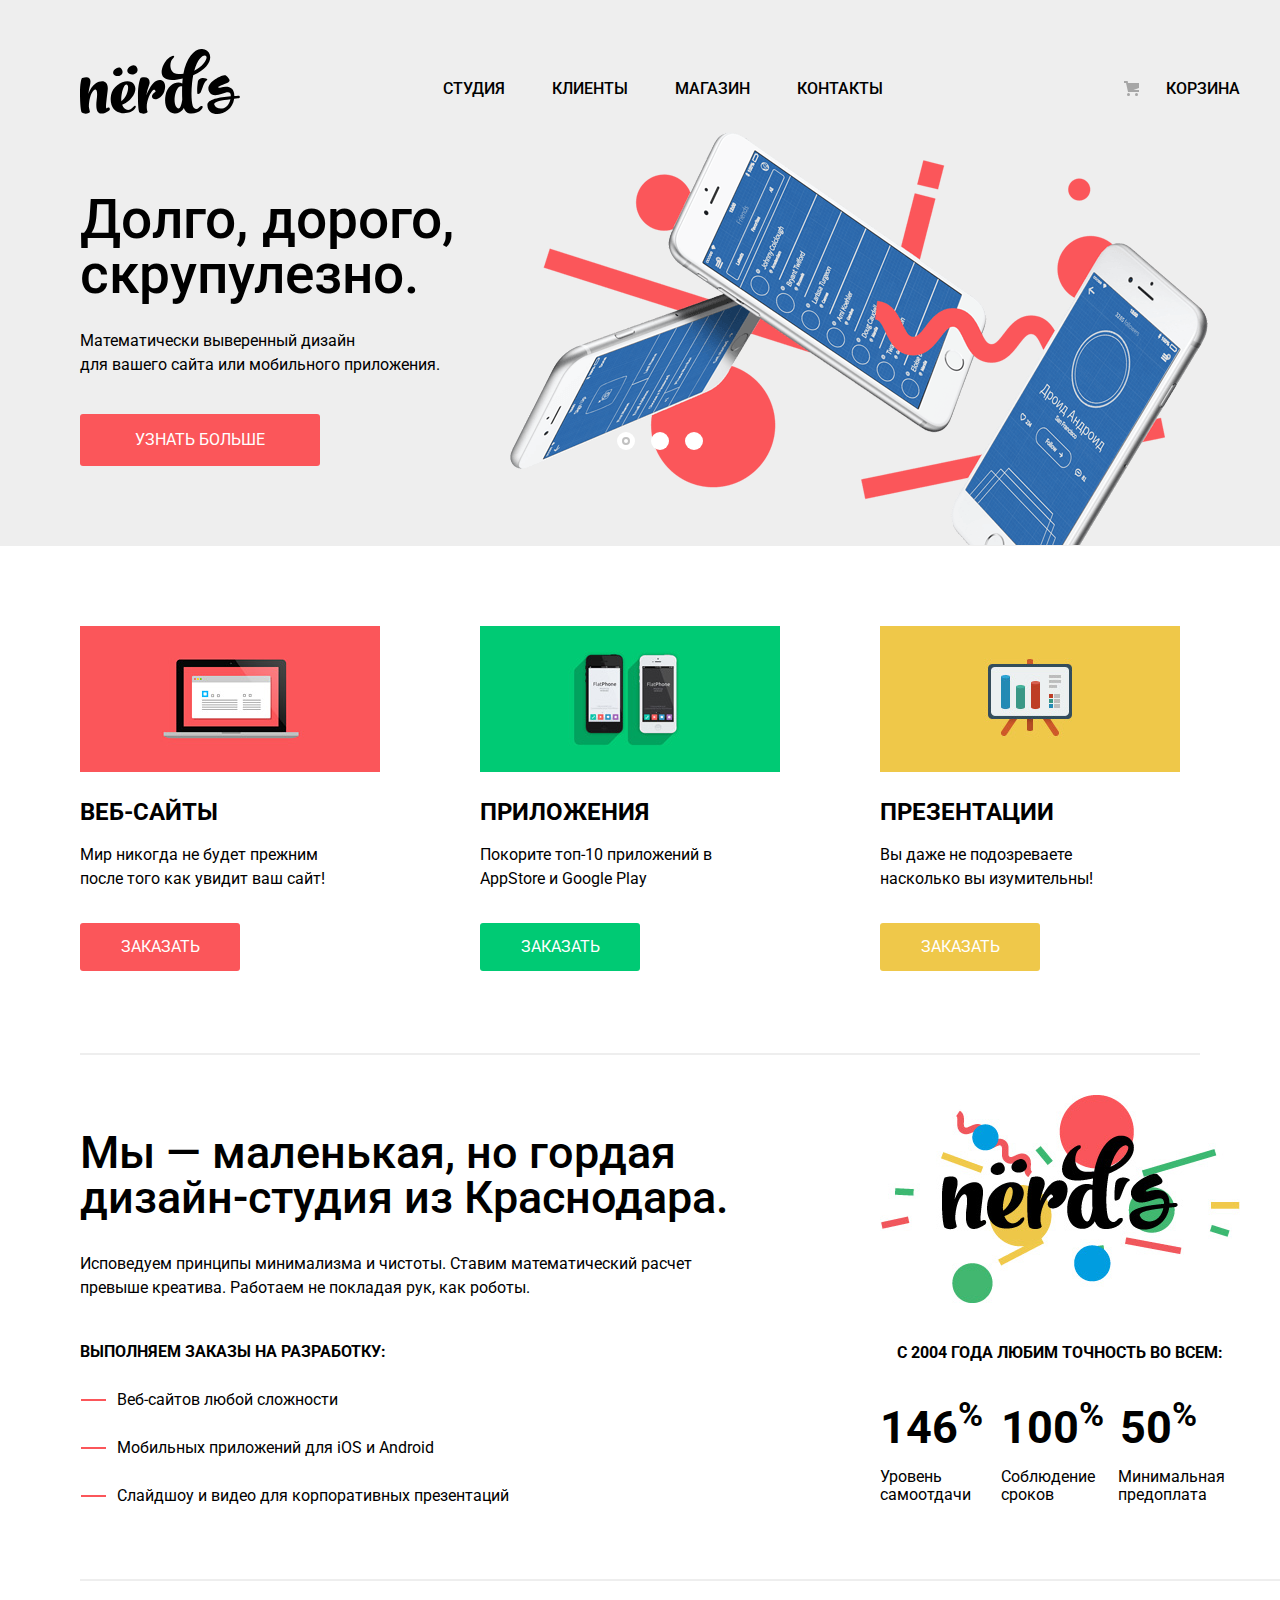
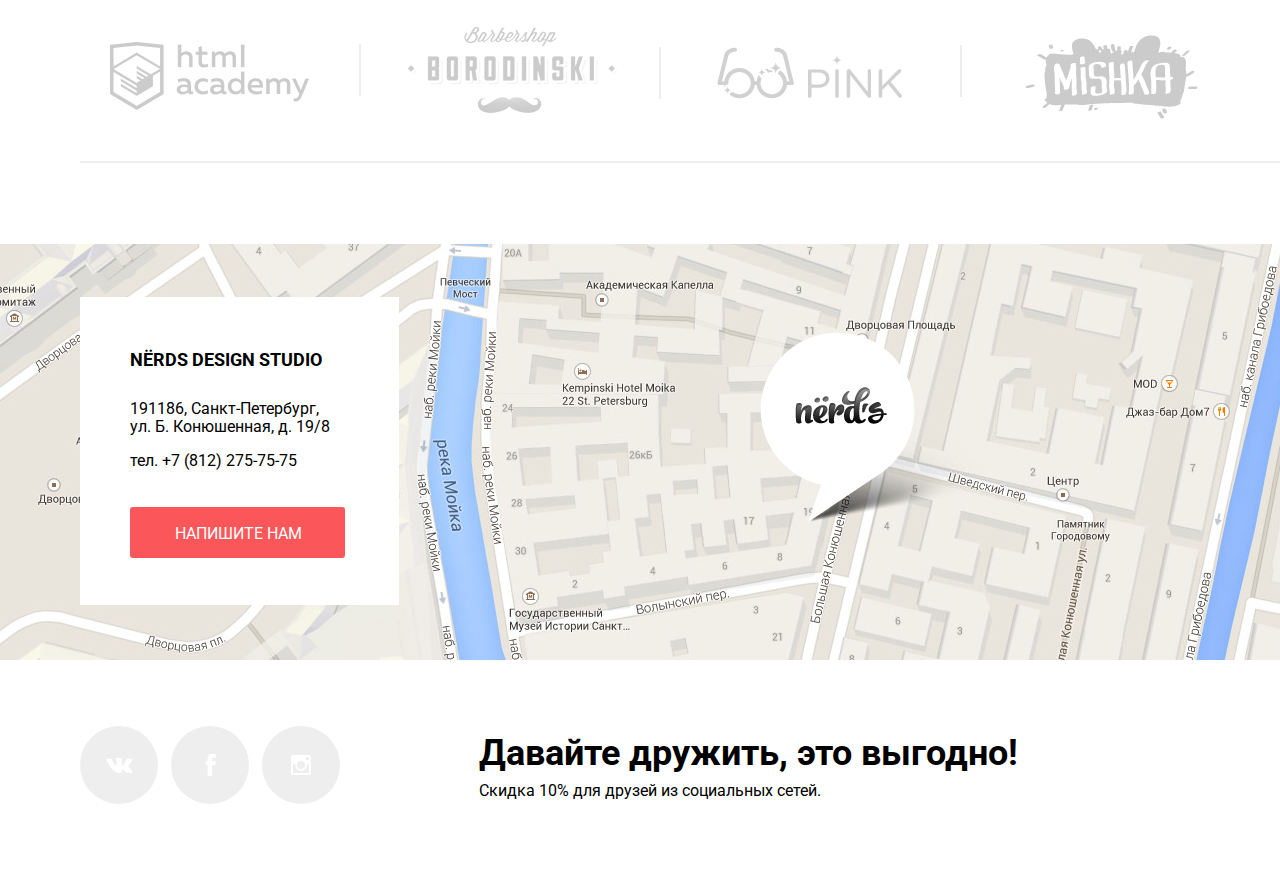
==== index.html @ b1b32e3a "исправление замечаний" ====
<!DOCTYPE html>
<html lang="ru">
	<head>
		<meta charset="utf-8">
		<title>HTML Academy: Нёрдс</title>
		<link href="https://fonts.googleapis.com/css?family=Roboto:400,500,700&amp;subset=cyrillic" rel="stylesheet">
		<link rel="stylesheet" href="css/normalize.css">
		<link rel="stylesheet" href="css/style.css">
	</head>
	<body>
		<header class="main-header">
			<div class="container">
				<nav class="main-navigation">
					<a class="main-header-logo">
						<img src="img/nerds-logo.svg" width="160" height="65" alt="Логотип дизайн-студии Нёрдс">
					</a>
					<ul class="site-navigation">
						<li><a href="workshop.html">Студия</a></li>
						<li><a href="customers.html">Клиенты</a></li>
						<li><a href="catalog.html">Магазин</a></li>
						<li><a href="contacts.html">Контакты</a></li>
					</ul>
					<p class="basket"><a href="basket.html">Корзина</a></p>
				</nav>
				<h1 class="visually-hidden">Дизайн-студия Нёрдс</h1>
		
				<section class="slider">
					<h2 class="visually-hidden">Преимущества</h2>
					<input class="visually-hidden" type="radio" id="product-1" name="toggle" checked>
					<input class="visually-hidden" type="radio" id="product-2" name="toggle">
					<input class="visually-hidden" type="radio" id="product-3" name="toggle">
					<div class="slider-controls">
						<label class="slider-controls-item slider-controls-item--1" for="product-1">Первый</label>
						<label class="slider-controls-item slider-controls-item--2" for="product-2">Второй</label>
						<label class="slider-controls-item slider-controls-item--3" for="product-3">Третий</label>
					</div>
					<ul class="slider-list">
						<li class="slider-item">
							<h3>Долго, дорого,<br> скрупулезно.</h3>
							<p>Математически выверенный дизайн<br> для вашего сайта или мобильного приложения.</p>
							<a class="slider-item-button button" href="#">Узнать больше</a>
						</li>
						<li class="slider-item">
							<h3>Любим математику как никто другой</h3>
							<p>Никакого креатива, только математические формулы для расчета идеальных пропорций.</p>
							<a class="slider-item-button button" href="#">Узнать больше</a>
						</li>
						<li class="slider-item">
							<h3>Только ночь,<br> только хардкор</h3>
							<p>Работать днем, как все? Мы против этого.<br> Ближе к полуночи работа только начинается.</p>
							<a class="slider-item-button button" href="#">Узнать больше</a>
						</li>
					</ul>
				</section>
			</div>
		</header>
	  
		<main class="container">
			<section class="products">
				<h2 class="visually-hidden">Продукты дизайн-студии Нёрдс</h2>
				<ul class="product-list">
					<li class="web-sites">
						<img src="img/illustration-1.png" width="300" height="146" alt="Изображение Веб-сайты">
						<h3>Веб-сайты</h3>
						<p>Мир никогда не будет прежним после того как увидит ваш сайт!</p>
						<a class="button button-products" href="web-sites.html">Заказать</a>
					</li>
					<li class="applications">
						<img src="img/illustration-2.png" width="300" height="146" alt="Изображение Приложения">
						<h3>Приложения</h3>
						<p>Покорите топ-10 приложений в AppStore и Google Play</p>
						<a class="button button-products" href="applications.html">Заказать</a>
					</li>
					<li class="presentations">
						<img src="img/illustration-3.png" width="300" height="146" alt="Изображение Презентации">
						<h3>Презентации</h3>
						<p>Вы даже не подозреваете насколько вы изумительны!</p>
						<a class="button button-products" href="presentations.html">Заказать</a>
					</li>
				</ul>
			</section>

			<div class="index-columns">
				<section class="about-us">
					<p>Мы &#8212; маленькая, но гордая дизайн-студия из Краснодара.</p>
					<p>Исповедуем принципы минимализма и чистоты. Ставим математический расчет превыше креатива. Работаем не покладая рук, как роботы.</p>
					<h3>Выполняем заказы на разработку:</h3>
					<ul class="about-us-products">
						<li>Веб-сайтов любой сложности</li>
						<li>Мобильных приложений для iOS и Android</li>
						<li>Слайдшоу и видео для корпоративных презентаций</li>
					</ul>
				</section>

				<section class="exactness">
					<img src="img/nerds-illustration.png" width="360" height="208" alt="Логотип дизайн-студии Нёрдс">
					<p>С 2004 года любим точность во всем:</p>
						<ul class="numbers-about-us">
							<li>146<sup>%</sup></li>
							<li>100<sup>%</sup></li>
							<li>50<sup>%</sup></li>
						</ul>
						<ul class="numbers-item">
							<li>Уровень самоотдачи</li>
							<li>Соблюдение сроков</li>
							<li>Минимальная предоплата</li>
						</ul>
				</section>
			</div>

			<section class="partners">
				<ul class="partners-logo">
					<li>
						<a href="https://htmlacademy.ru/intensive/htmlcss">
							<img src="img/logo-1.png" width="199" height="68" alt="htmlacademy">
						</a>
					</li>
					<li>
						<a href="#">
							<img src="img/logo-2.png" width="209" height="90" alt="borodinski">
						</a>
					</li>
					<li>
						<a href="#">
							<img src="img/logo-3.png" width="185" height="52" alt="pink">
						</a>
					</li>
					<li>
						<a href="#">
							<img src="img/logo-4.png" width="173" height="84" alt="mishka">
						</a>
					</li>
				</ul>
			</section>

			<section class="map">
				<img src="img/map.jpg" width="1440" height="416" alt="Дизайн-студия Нёрдс, 191186, Санкт-Петербург, ул. Б. Конюшенная, д. 19/8">
				<section class="contacts">
					<div class="contacts-container">
						<h3>Nёrds design studio</h3>
						<p>
							191186, Санкт-Петербург,<br>
							ул. Б. Конюшенная, д. 19/8
						</p>
						<p>
							тел. +7 (812) 275-75-75
						</p>
						<a class="button write-us-button"  href="#">Напишите нам</a>
					</div>

				</section>
			</section>
		</main>


		<footer class="main-footer">
			<div class="container">
				<ul class="footer-social">
					<li><a class="social-button vk" href="#"><span class="visually-hidden">Вконтакте</span>
						<svg xmlns="http://www.w3.org/2000/svg" width="27" height="15" viewBox="0 0 26.14 14.91">
							<path d="M26 13.47l-.09-.17a13.55 13.55 0 0 0-2.6-3q-.87-.83-1.1-1.12A1 1 0 0 1 22 8a10.27 10.27 0 0 1 1.22-1.78l.88-1.16q2.35-3.13 2-4L26 .94a.8.8 0 0 0-.4-.22 2.14 2.14 0 0 0-.87 0h-3.92a.51.51 0 0 0-.27 0h-.3a.6.6 0 0 0-.15.14.93.93 0 0 0-.14.24 22.22 22.22 0 0 1-1.46 3.06q-.5.84-.93 1.46a7 7 0 0 1-.71.91 4.94 4.94 0 0 1-.52.47q-.23.18-.35.15l-.23-.05a.9.9 0 0 1-.31-.33 1.49 1.49 0 0 1-.16-.53v-.55-.65-.57-1.12-1-.75a3.14 3.14 0 0 0 0-.62 2.12 2.12 0 0 0-.14-.44.73.73 0 0 0-.28-.33 1.57 1.57 0 0 0-.46-.18A9 9 0 0 0 12.57 0a8.93 8.93 0 0 0-3.25.33 1.83 1.83 0 0 0-.52.41q-.25.3-.07.33a1.67 1.67 0 0 1 1.16.59l.08.16a2.6 2.6 0 0 1 .19.63 6.32 6.32 0 0 1 .12 1 10.59 10.59 0 0 1 0 1.7q-.07.71-.13 1.1a2.21 2.21 0 0 1-.18.64 2.69 2.69 0 0 1-.16.3l-.07.07a1 1 0 0 1-.37.07.86.86 0 0 1-.46-.19 3.27 3.27 0 0 1-.56-.52 7 7 0 0 1-.66-.93q-.37-.6-.76-1.42l-.22-.39q-.2-.38-.56-1.11t-.62-1.43A.9.9 0 0 0 5.2.9h-.07a.93.93 0 0 0-.22-.16A1.44 1.44 0 0 0 4.6.65L.87.68A1 1 0 0 0 .1.94L0 1a.44.44 0 0 0 0 .22 1.08 1.08 0 0 0 .08.37Q.9 3.53 1.86 5.31t1.66 2.87Q4.23 9.27 5 10.24t1 1.24l.37.41.34.33a8.06 8.06 0 0 0 1 .78 16.34 16.34 0 0 0 1.4.9 7.6 7.6 0 0 0 1.79.72 6.19 6.19 0 0 0 2 .22h1.57a1.08 1.08 0 0 0 .72-.3l.05-.07a.9.9 0 0 0 .1-.25 1.38 1.38 0 0 0 0-.37 4.48 4.48 0 0 1 .09-1.05 2.77 2.77 0 0 1 .23-.71 1.74 1.74 0 0 1 .29-.4 1.19 1.19 0 0 1 .23-.2h.11a.86.86 0 0 1 .77.21 4.52 4.52 0 0 1 .83.79q.39.47.93 1.05a6.41 6.41 0 0 0 1 .87l.27.16a3.31 3.31 0 0 0 .71.3 1.53 1.53 0 0 0 .76.07l3.48-.05a1.58 1.58 0 0 0 .8-.17.68.68 0 0 0 .34-.37 1.06 1.06 0 0 0 0-.46 1.71 1.71 0 0 0-.1-.36z" fill="#fff">
							</path>
						</svg></a></li>
					<li><a class="social-button fb" href="#"><span class="visually-hidden">Фейсбук</span>
						<svg xmlns="http://www.w3.org/2000/svg" width="19" height="22" viewBox="0 0 10.15 21.74">
							<path d="M3.34 1.12A4.77 4.77 0 0 1 6.53 0h3.61v3.81H7.81a1.07 1.07 0 0 0-1.09.83v2.55h3.42c-.08 1.23-.24 2.45-.41 3.67h-3v10.87H2.21V10.86H0V7.21h2.19V3.66a3.83 3.83 0 0 1 1.15-2.54z" fill="#fff">
							</path>
						</svg></a></li>
					<li><a class="social-button insta" href="#"><span class="visually-hidden">Инстаграм</span>
						<svg xmlns="http://www.w3.org/2000/svg" width="20" height="20" viewBox="0 0 20 20">
							<path d="M18 0H2a2 2 0 0 0-2 2v16a2 2 0 0 0 2 2h16a2 2 0 0 0 2-2V2a2 2 0 0 0-2-2zm-8 6a4 4 0 1 1-4 4 4 4 0 0 1 4-4zM2.5 18a.47.47 0 0 1-.5-.5V9h2.1a3.4 3.4 0 0 0-.1 1 6 6 0 1 0 12 0 3.4 3.4 0 0 0-.1-1H18v8.5a.47.47 0 0 1-.5.5zM18 4.5a.47.47 0 0 1-.5.5h-2a.47.47 0 0 1-.5-.5v-2a.47.47 0 0 1 .5-.5h2a.47.47 0 0 1 .5.5z" fill="#fff">
							</path>
						</svg></a></li>
				</ul>
				<div class="discont">
					<p>Давайте дружить, это выгодно!</p>
					<p>Скидка 10% для друзей из социальных сетей.</p>
				</div>
			</div>
		</footer>

			<section class="modal modal-write-us">
				<div class="modal-wrapper">
					<h2>Напишите нам:</h2>
					<form class="write-us-form" action="#" method="post">
						<p class="write-us-item">
							<label for="write-us-name">Ваше имя:</label>
							<input id="write-us-name" type="text" name="name" placeholder="Представтесь, пожалуйста">
						</p>
						<p class="write-us-item">
							<label for="write-us-mail">Ваш e-mail:</label>
							<input id="write-us-mail" type="email" name="email" placeholder="Для отправки ответа">
						</p>
						<p>
							<label for="text-of-letter">Текст письма:</label>
							<textarea id="text-of-letter" name="letter" rows="5" cols="20" placeholder="В свободной форме"></textarea>
						</p>
						<button class="button button-write-us" type="submit">Отправить</button>
					</form>
					<button class="modal-close" type="button">Закрыть</button>
				</div>
			</section>
	</body>
</html>
---- css/style.css ----
body {
	margin: 0;
	padding: 0;
	font-family: "Roboto", Arial, sans-serif;
	font-size: 16px;
	line-height: 24px;
	font-weight: 400;
	min-width: 1200px;
	color: #000000;
}
.visually-hidden:not(:focus):not(:active),
input[type="checkbox"].visually-hidden,
input[type="radio"].visually-hidden {
	position: absolute;

	width: 1px;
	height: 1px;
	margin: -1px;
	border: 0;
	padding: 0;

	white-space: nowrap;

	-webkit-clip-path: inset(100%);

		clip-path: inset(100%);
	clip: rect(0 0 0 0);
	overflow: hidden;
}
img {
	max-width: 100%;
	height: auto;
}
a {
	text-decoration: none;
}
.main-header {
	background-color: #eeeeee;
	min-height: 545px;
	margin-bottom: 80px;
	width: 100%;

}
.main-header-logo {
	margin: 0;
	padding: 0;
}
.main-header-logo img:hover {
	opacity: 0.8;
}
.main-header-logo img:active {
	opacity: 0.3;
}
.container {
	-webkit-box-sizing: border-box;
		box-sizing: border-box;
	width: 1160px;
	margin: 0 auto;
	padding: 0 20px;
}
.main-navigation {
	display: -webkit-box;
	display: -ms-flexbox;
	display: flex;
	-webkit-box-pack: justify;
	-ms-flex-pack: justify;
 		justify-content: space-between;
 	width: 1160px;
	padding-top: 49px;
	font-weight: 500;
	line-height: 30px;
	text-transform: uppercase;
	background-color: #eeeeee;
	margin-bottom: -10px;
}
.site-navigation {
	display: -webkit-box;
	display: -ms-flexbox;
	display: flex;
	-ms-flex-wrap: wrap;
		flex-wrap: wrap;
	-webkit-box-pack: justify;
	-ms-flex-pack: justify;
 		justify-content: space-between;
	-webkit-box-align: center;
	-ms-flex-align: center;
 		align-items: center;
	list-style: none;
	width: 440px;
	margin: 0;
	padding: 0;
	padding-top: 4px;
}
.basket {
	position: relative;
	text-align: right;
	-ms-flex-item-align: center;
		align-self: center;
	padding-top: 4px;
	padding-left: 42px;
	margin-left: 39px;
}
.product-list,
.about-us-products,
.partners-logo,
.catalog-list,
.footer-social {
	list-style: none;
}
.site-navigation a,
.basket a {
	position: relative;
	color: #000000;
}
.site-navigation a:hover,
.basket a:hover {
	color: #fb565a;
}
.site-navigation a:focus,
.basket a:focus {
	color: rgba(0, 0, 0, 0.3);
}
.site-navigation a::after{
	content: "";
	position: absolute;
	width: 100%;
	height: 2px;
	background-color: #eeeeee;
	top: 29px;
	right: 0px;
}
.basket::after:active {
	content: "";
	position: absolute;
	width: 100%;
	height: 2px;
	background-color: red;
	top: 39px;
	right: 0px;
}
.site-navigation a::after:active,
.basket a::after:active {
	background-color: #fb565a;
}
.site-navigation-current a::after {
	content: "";
	position: absolute;
	width: 100%;
	height: 2px;
	background-color: #fb565a;
	top: 29px;
	right: 0px;
}
.basket::before {
	content: "";
	position: absolute;
	width: 17px;
	height: 17px;
	top: 11px;
	left: 0px;
	background-image: url("../img/cart-icon.svg");
	background-repeat: no-repeat;
	background-position: 0 0;
}
.inner-page .main-header {
	min-height: 355px;
	margin-bottom: 57px;
}
.main-header h1 {
	font-size: 55px;
	line-height: 55px;
	font-weight: 500;
	text-align: center;
	width: 1160px;
}
.main-navigation-catalog {
	margin-bottom: 69px;
}
.slider {
	position: relative;
	background-color: #eeeeee;
	width: 1160px;
}
.slider-controls {
	position: absolute;
	left: 50%;
	bottom: 104px;
	z-index: 100;
	width: 160px;
	height: 18px;
	text-align: center;
	font-size: 0;
	-webkit-transform: translateX(-50%);
	-ms-transform: translateX(-50%);
		transform: translateX(-50%);
}
.slider-controls label {
	position: relative;
	display: inline-block;
	width: 18px;
	height: 18px;
	padding: 8px;
	border-radius: 50%;
	cursor: pointer;
}
.slider-controls label::after {
	content: "";
	position: absolute;
	top: 8px;
	left: 8px;
	z-index: 1;
	width: 18px;
	height: 18px;
	background: #ffffff;
	border-radius: 50%;
}
.slider-list {
	margin: 0;
	padding: 0;
	list-style: none;
}
.slider-item {
	display: none;
	padding: 78px 0 80px 0;
}
.slider-item:nth-child(1) {
	background-image: url("../img/slide1.png");
	background-repeat: no-repeat;
	background-position: 93% 18px;
}
.slider-item:nth-child(2) {
	background-image: url("../img/slide2.png");
	background-repeat: no-repeat;
	background-position: 100% 0;
}
.slider-item:nth-child(3) {
	background-image: url("../img/slide3.png");
	background-repeat: no-repeat;
	background-position: 100% 20px;
}
#product-1:checked ~ .slider-list .slider-item:nth-child(1) {
	display: block;
}
#product-2:checked ~ .slider-list .slider-item:nth-child(2) {
	display: block;
}
#product-3:checked ~ .slider-list .slider-item:nth-child(3) {
	display: block;
}
#product-1:checked ~ .slider-controls .slider-controls-item--1::before,
#product-2:checked ~ .slider-controls .slider-controls-item--2::before,
#product-3:checked ~ .slider-controls .slider-controls-item--3::before {
	content: "";
	position: absolute;
	left: 50%;
	top: 50%;
	z-index: 2;
	width: 4px;
	height: 4px;
	margin: -4px;
	background-color: inherit;
	border: 2px solid #c1c1c1;
	border-radius: 50%;
}
.slider-item h3 {
	max-width: 600px;
	margin: 0;
	margin-bottom: 27px;
	font-size: 55px;
	line-height: 55px;
	font-weight: 500;
}
.slider-item p {
	max-width: 430px;
	margin: 0;
	margin-bottom: 37px;
}
.slider-item-button {
	display: block;
	width: 240px;
	padding: 17px 0;
	background-color: #fb565a;
}  
.button {
	font-size: 16px;
	line-height: 18px;
	color: #ffffff;
	text-transform: uppercase;
	text-align: center;
	text-decoration: none;
	border-radius: 3px;
	border: none;
}
.slider-item-button:hover,
.slider-item-button:focus {
	background-color: #e74246;
}
.slider-item-button:active {
	background-color: #d7373b;
	color: rgba(255, 255, 255, 0.3);
	-webkit-box-shadow: 0 3px rgba(0, 0, 0, 0.1) inset;
		box-shadow: 0 3px rgba(0, 0, 0, 0.1) inset;
}
.products {
	position: relative;
	margin-bottom: 80px;
}
.product-list {
	display: -webkit-box;
	display: -ms-flexbox;
	display: flex;
	width: 1100px;
	min-height: 347px;
	margin: 0;
	padding: 0;
}
.product-list li {
	width: 300px;
	min-height: 347px;
	margin-right: 100px;
}
.product-list li:last-child {
	margin-right: 0;
}
.product-list img {
	margin-bottom: -6px;
}
.product-list h3 {
	font-size: 24px;
	line-height: 30px;
	font-weight: 700;
	text-transform: uppercase;
	margin-bottom: 10px;
}
.product-list p {
	margin-bottom: 32px;
	width:245px;
}
.product-list .button-products {
	display: block;
	width: 160px;
	padding: 15px 0;
}
.web-sites a {
	background-color: #fb565a;
}
.web-sites a:hover {
	background-color: #e74246;
}
.web-sites a:active {
	background-color: #d7373b;
	color: rgba(255, 255, 255, 0.3);
	-webkit-box-shadow: inset 0 3px #c13135;
		box-shadow: inset 0 3px #c13135;
}
.applications a {
	background-color: #00ca74;
}
.applications a:hover {
	background-color: #00bc6c;
}
.applications a:active {
	background-color: #00aa62;
	color: rgba(255, 255, 255, 0.3);
	-webkit-box-shadow: inset 0 3px #009958;
		box-shadow: inset 0 3px #009958;
}
.presentations a {
	background-color: #efc84a;
}
.presentations a:hover {
	background-color: #eab534;
}
.presentations a:active {
	background-color: #e5a722;
	color: rgba(255, 255, 255, 0.3);
	-webkit-box-shadow: inset 0 3px #ce961f;
		box-shadow: inset 0 3px #ce961f;
}
.products::after {
	content: "";
	position: absolute;
	width: 100%;
	height: 2px;
	background-color: #eeeeee;
	bottom: -82px;
}
.index-columns {
	display: -webkit-box;
	display: -ms-flexbox;
	display: flex;
	-webkit-box-pack: justify;
	-ms-flex-pack: justify;
		justify-content: space-between;
	margin: 0;
	margin-bottom: 110px; 
	padding-top: 37px;
	width: 1160px;
}
.about-us {
	width: 710px;
	min-height: 400px;
	margin: 0;
	margin-right: 139px;
	padding-top: 40px; 
}
.about-us-products {
	margin: 0;
	padding: 0;
}
.about-us p:first-child {
	font-size: 45px;
	line-height: 45px;
	font-weight: 500;
	margin: 0;
	padding: 0;
	margin-bottom: 32px;

}
.about-us p:nth-child(2) {
	margin: 0;
	padding: 0;
	margin-bottom: 40px;
	font-weight: 400;
}
.about-us h3 {
	font-size: 16px;
	font-weight: 700;
	text-transform: uppercase;
	margin: 0;
	padding: 0;
	margin-bottom: 24px;
}
.about-us-products li {
	position: relative;
	margin-bottom: 24px;
	margin-left: 37px; 
}
.about-us-products li::before {
	content: "";
	position: absolute;
	width: 25px;
	height: 2px;
	background-color: #fb565a;
	left: -36px;
	top: 11px;
}

.exactness {
	width: 360px;
	margin: 0;
	padding: 0;
	padding-top: 5px;
}
.exactness img {
	margin-bottom: 15px;
}
.exactness p {
	font-weight: 700;
	text-transform: uppercase;
	margin-bottom: 40px;
	padding-left: 17px;
}
.exactness ul {
	margin: 0;
	padding: 0;
	list-style: none;
	display: -webkit-box;
	display: -ms-flexbox;
	display: flex;
	width: 360px;
	-webkit-box-pack: start;
	-ms-flex-pack: start;
		justify-content: flex-start;
	line-height: 18px;
}
.exactness .numbers-about-us {
	font-size: 45px;
	line-height: 45px;
	font-weight: 700;
	margin-bottom: 18px;
}
.numbers-about-us li {
	margin-right: 18px;
}
.numbers-about-us li:nth-child(2) {
	margin-right: 16px;
}
.numbers-item li {
	margin-right: 30px;
}
.numbers-item li:nth-child(2) {
	margin-right: 23px;
}
.partners {
	width: 1200px;
	position: relative;
	margin-bottom: 17px;
}
.partners::before,
.partners::after {
	content: "";
	position: absolute;
	width: 100%;
	height: 2px;
	background-color: #eeeeee;
}
.partners::before {
	top: -63px;
	left: 0;
}
.partners::after {
	top: 119px;
	left: 0;
}
.partners-logo {
	display: -webkit-box;
	display: -ms-flexbox;
	display: flex;
	margin: 0;
	padding: 0;
	-webkit-box-pack: justify;
	-ms-flex-pack: justify;
		justify-content: space-between;
}
.partners-logo li {
	position: relative;
	width: 260px;
	min-height: 180px;
}

.partners-logo li:first-child { 
	margin-left: 30px;
	margin-right: -10px;
}

.partners-logo li:nth-child(2) {
	margin-top: -15px;
	margin-right: 0px;
}
.partners-logo li:nth-child(3) {
	margin-top: 5px;
}
.partners-logo li:nth-child(4) {
	margin-top: -7px;
	margin-right: -5px;
}
.partners-logo li::after {
	content: "";
	position: absolute;
	width: 2px;
	height: 52px;
	background-color: #eeeeee;
	top: 17px;
	left: -49px;
}
.partners-logo li:first-child::after {
	display: none;
}
.partners-logo li:nth-child(3)::after{
	top: 0px;
	left: -58px;
}
.partners-logo li:nth-child(4)::after{
	top: 10px;
	left: -65px;
}
.partners-logo img {
	opacity: 0.2;
}
.partners-logo img:hover {
	opacity: 1;
}
.partners-logo img:active {
	opacity: 0.1;
}
.map {
	width: 1440px;
	min-height: 416px;
	position: relative;
	right: 140px;
}
.map::before {
	content: ""; 
	position: absolute;
	width: 231px;
	height: 190px;
	background-image: url("../img/map-marker.png");
	background-repeat: no-repeat;
	background-position: 50% 50%;
	z-index: 2;
	top: 88px;
	left: 820px;
}
.contacts {
	width: 319px;
	min-height: 308px;
	position: absolute;
	background-color: #ffffff;
	top:53px;
	left:140px;
	-webkit-box-sizing: border-box;
		box-sizing: border-box;
}
.contacts-container{
	margin-left: 50px;
}
.contacts-container h3 {
	font-size: 18px;
	line-height: 30px;
	font-weight: 700;
	text-transform: uppercase;
	padding-top: 30px;
	margin-bottom: 25px;
}
.contacts-container p {
	line-height: 18px;
}
.contacts-container .write-us-button {
	display: inline-block;
	background-color: #fb565a;
	padding: 18px 43px 15px 45px;
	margin-top: 21px;
}
.main-footer {
	margin: 0;
	min-height: 177px;
	padding-top: 32px;
}
.main-footer .container {
	display: -webkit-box;
	display: -ms-flexbox;
	display: flex;
	-webkit-box-align: center;
	-ms-flex-align: center;
		align-items: center;
	margin: 0 auto;
	padding: 0 auto;
 }
.footer-social {
	display: -webkit-box;
	display: -ms-flexbox;
	display: flex;
	-ms-flex-wrap: wrap;
		flex-wrap: wrap;
	-webkit-box-pack: justify;
		-ms-flex-pack: justify;
		justify-content: space-between;
	margin: 0;
	margin-right: 139px;
	padding: 0;
	padding-top: 15px;
	width: 260px;
}
.social-button {
	display: -webkit-box;
	display: -ms-flexbox;
	display: flex;
	-webkit-box-align: center;
	-ms-flex-align: center;
		align-items: center;
	-webkit-box-pack: center;
	-ms-flex-pack: center;
		justify-content: center;
	width: 78px;
	height: 78px;
	border-radius: 50%;
	background-color: #eeeeee;
}
.social-button:hover {
	background-color: #e74246;
}
.social-button:focus {
	background-color: #d7373b;
	-webkit-box-shadow: inset 0px 3px 2px 0 #c13135;
		box-shadow: inset 0px 3px 2px 0 #c13135;
}
.social-button:focus path {
	fill: #e37376;
}
.discont {
	width: 545px;
}
.discont p:first-child {
	font-size: 36px;
	line-height: 36px;
	font-weight: 700;
}
.discont p:last-child {
	line-height: 18px;
	margin-top: -25px;
}
.filters {
	width: 360px;
}
.filters fieldset {
	border: none;
	padding: 0;
	margin: 0;
  
}
.filters legend {
	font-size: 18px;
	line-height: 30px;
	font-weight: 700;
	text-transform: uppercase;
}
.range-filter {
	width: 260px;
}
.range-filter legend {
	margin-bottom: 45px;
}
.range-controls {
	position: relative;
	height: 80px;
	margin-bottom: 14px;
	padding: 0 30px;
	background: #eeeeee;
	overflow: hidden;
	border-radius: 2px;
}
.scale {
	margin-top: 39px;
	height: 2px;
	background: #d7dcde;
}
.bar {
	height: 2px;
	background: #00ca74;
	width: 150px;
} 
.toggle {
	position: absolute;
	top: 30px;
	left: 19px;
	width: 4px;
	height: 4px;
	border: 8px solid white;
	background: #ababab;
	cursor: pointer;
	border-radius: 50%;
	-webkit-box-shadow: 0 2px 1px #cfcfcf;
		box-shadow: 0 2px 1px #cfcfcf;
}
.max-toggle {
	left: 161px;
}
.price-controls {
	line-height: 22px;
	text-transform: uppercase;
} 
.price-controls input {
	color: #283136;
	font-size: 16px;
	line-height: 22px;
	width: 48px;
	padding: 8px 14px 9px 15px;
	margin-left: 10px;
	border: none;
	background: #eeeeee;
	text-align: center;
	border-radius: 2px;
	margin-bottom: 53px;
}
.min-price {
	margin-right: 29px;
}
.net-filter legend,
.features-filter legend {
	margin-bottom: 16px;
}
.filters ul {
	list-style: none;
	line-height: 20px;
	padding: 0;
	margin: 0;
}
.filter-option {
	padding-left: 35px;
}
.filter-option {
	margin-bottom: 21px;
}
.filter-option-radio:last-child {
	margin-bottom: 44px;
}
.filter-option-checkbox:last-child {
	margin-bottom: 46px;
}
.filter-option label {
	position: relative;
	display: block;
	cursor: pointer;
	-webkit-user-select: none;
	-moz-user-select: none;
	-ms-user-select: none;
		user-select: none;
}
.filter-input + label {
	color: #283136;
}
.filter-input-radio:hover + label,
.filter-input-radio:focus + label {
	color:#000000;
}
.filter-input:disabled + label {
	opacity: 0.3;
}
.filter-option-checkbox label::before {
	content: "";
	position: absolute;
	left: -34px;
	top: 0 px;
	width: 19px;
	height: 19px;
	border: 2px solid #4d4d4d;
	border-radius: 5px;
	opacity: 0.4;
}
.filter-input-checkbox:checked ~ label::before {
	width: 25px;
	height: 25px;
	border:none;
	background-image: url("../img/checkbox-on.svg");
	background-repeat: no-repeat;
	background-position: 0 0;
	opacity: 0.4;
}
.filter-input-checkbox:hover ~ label::before {
	opacity: 1;
}
.filter-input-checkbox:disabled ~ label::before {
	opacity: 0.3;
}
.filter-option-radio label::before {
	content: "";
	position: absolute;
	left: -34px;
	top: -2px;
	width: 17px;
	height: 17px;
	border: 4px solid #4d4d4d;
	border-radius: 50%;
	opacity: 0.4;
}
.filter-option-radio label::after {
	content: "";
	position: absolute;
	left: -26px;
	top: 6px;
	width: 9px;
	height: 9px;
	border-radius: 50%;
	background-color: #4d4d4d;
	opacity: 0.4;
	-webkit-transform: scale(0);
		-ms-transform: scale(0);
			transform: scale(0);
}
.filter-input-radio:checked ~ label::after {
	-webkit-transform: scale(1);
		-ms-transform: scale(1);
			transform: scale(1);
}
.filter-input-radio:hover ~ label::before,
.filter-input-radio:hover ~ label::after {
	opacity: 1;
}
.filter-input-radio:disabled ~ label::before,
.filter-input-radio:disabled ~ label::after {
	opacity: 0.3;
}
.filter-button {
	line-height: 18px;
	font-weight: 500;
	text-transform: uppercase;
	background-color: #eeeeee;
	color: #000000;
	border: none;
	padding: 16px 86px 16px 88px;
}
.filter-button:hover {
	background-color: #dfdfdf;
}
.filter-button:active {
	background-color: #dfdfdf;
	color: rgba(0, 0, 0, 0.3);
	-webkit-box-shadow: inset 0 3px #bfbfbf;
			box-shadow: inset 0 3px #bfbfbf;
}
.sort {
	display: -webkit-box;
	display: -ms-flexbox;
	display: flex;
	margin: 0;
	padding: 0;
	margin-bottom: 91px;
}
.sort .sort-title {
	font-size: 18px;
	line-height: 18px;
	font-weight: 700;
	text-transform: uppercase;
	margin: 0;
	padding: 0;
	margin-right: 265px;
	color:#000000;
}
.sort-list {
	display: -webkit-box;
	display: -ms-flexbox;
	display: flex;
	-ms-flex-wrap: wrap;
		flex-wrap: wrap;
	-webkit-box-pack: start;
		-ms-flex-pack: start;
	justify-content: flex-start;
	position: relative;
	margin: 0;
	padding: 0;
	list-style: none;
	width: 360px;
}
.sort-list li {
	margin-right: 28px;
}
.down-dir a,
.up-dir a {
	display:block;
	position: absolute;
	width: 12px;
	height: 10px;
	background-image: url("../img/icon-down-dir.svg");
	background-repeat: no-repeat;
	background-position: 50% 50%;
	top: 6px;
	right: 30px;
}
.up-dir a {
	-webkit-transform: rotate(180deg);
		-ms-transform: rotate(180deg);
			transform: rotate(180deg);
	right: 0;
}
.sort-list li:last-child {
	margin-right: 0px;
}

.sort-list a {
	font-size: 14px;
	line-height: 18px;
	text-transform: uppercase;
	color: #000000;
	opacity: 0.3;
}
.sort-list a:hover {
	opacity: 0.6;
}
.sort-list a:focus,
.sort-list a:active,
.sort-item-current a {
	opacity: 1;
}
.catalog-columns {
	display: -webkit-box;
	display: -ms-flexbox;
	display: flex;
	-webkit-box-pack: justify;
		-ms-flex-pack: justify;
	justify-content: space-between;
	width: 1160px;
}
.catalog {
	width: 760px;
	min-height: 1920px;
}
.catalog-list {
	display: -webkit-box;
	display: -ms-flexbox;
	display: flex;
	margin: 0;
	padding: 0;
	-ms-flex-wrap: wrap;
 		flex-wrap: wrap;
	margin-bottom: -11px;
}
.catalog-item {
	position: relative;
	width: 360px;
	height: 576px;
	margin: 0;
	padding: 0;
	margin-bottom: 73px;
	margin-right: 40px;
}
.catalog-item img {
	height: 100%;
}
.catalog-item:nth-child(2n) {
	margin-right: 0;
}
.catalog-item::before {
	content: "";
	position: absolute;
	width: 100%;
	height: 40px;
	top: -39px;
	left: 0px;
	background-image: url("../img/browser.svg");
	background-repeat: no-repeat;
	background-position: 0 0;
	opacity: 0.12;
}
.catalog-item:hover::before {
	opacity: 1;
}
.catalog-item-hover {
	display: none;
	position: absolute;
	width: 360px;
	height: 231px;
	text-align: center;
	background-color: #eeeeee;
	bottom: 0;
	left: 0;
}
.catalog-item:hover {
	box-shadow: 0 6px 15px rgba(0,1,1,.25)
}
.catalog-item:hover .catalog-item-hover {
	display: block;
}
.catalog-item-hover .title-catalog-item {
	display: block;
	font-size: 18px;
	line-height: 30px;
	font-weight: 700;
	text-transform: uppercase;
	color: #000000;
	margin-top: 28px;
	margin-bottom: 15px;
}
.catalog-item-hover p {
	line-height: 18px;
	margin-bottom: 42px;
}
.catalog-item-hover .button-catalog-item {
	background-color: #fb565a;
	padding: 16px 63px;
	font-weight: 500;
}
.catalog-item-hover .button-catalog-item:hover {
	background-color: #e74246;
}
.catalog-item-hover .button-catalog-item:focus {
	background-color: #d7373b;
}
.pagination-list {
	list-style: none;
	display: -webkit-box;
	display: -ms-flexbox;
	display: flex;
	-ms-flex-wrap: wrap;
		flex-wrap: wrap;
	padding: 0;
	margin: 0;
	margin-bottom: 60px;
}
.pagination-item {
	margin-right: 12px;
}
.pagination-item:last-child {
	margin-right: 0;
}
.pagination-item a {
	display: block;
	padding: 13px 17px;
	color: #000000;
	background-color: #eeeeee;
	line-height: 18px;
	font-weight: 500;
	text-transform: uppercase;
	border: 3px solid #eeeeee;
	border-radius: 5px;
}
.pagination-item a:hover {
	background-color: #dfdfdf;
	border: 3px solid #dfdfdf;
}
.pagination-item a:focus {
	background-color: #d5d5d5;
	border-top:3px solid #bfbfbf;
	border-left: 3px solid #d5d5d5;
	border-right: 3px solid #d5d5d5;
	border-bottom: 3px solid #d5d5d5;
}
.pagination-item a:active {
	background-color: #ffffff;
	border:3px solid #dfdfdf;
}
.pagination-item-current a {
	background-color: #ffffff;
	border:3px solid #dfdfdf;
}
.pagination-item-current a:hover,
.pagination-item-current a:focus,
.pagination-item-current a:active {
	background-color: #ffffff;
	border:3px solid #dfdfdf;
}
.pagination-item-next a {
	padding: 13px 75px;
}
.modal-write-us {
	display: none;
	position: fixed;
	width: 960px;
	min-height: 590px;
	top: 10px;
	left: 50%; 
	margin-left: -435px;
	background-color: #ffffff;
	-webkit-box-shadow: 0 10px 15px 5px rgba(0, 0, 0, 0.5);
		box-shadow: 0 10px 15px 5px rgba(0, 0, 0, 0.5);
}
.modal-wrapper {
	margin: 0 auto;
	padding: 0 10px;
	width: 760px;
}
.write-us-form {
	display: -webkit-box;
	display: -ms-flexbox;
	display: flex;
	-ms-flex-wrap: wrap;
		flex-wrap: wrap;
	-webkit-box-pack: justify;
		-ms-flex-pack: justify;
	justify-content: space-between;
}
.write-us-item {
	width: 360px;
	margin: 0;
	margin-bottom: 35px;
}
.write-us-form label {
	display: block;
	margin-bottom: 12px;
	line-height: 18px;
	font-weight: 700;
}
.write-us-item input {
	-webkit-box-sizing: border-box;
			box-sizing: border-box;
	padding: 14px;
	font: inherit;
	background-color: transparent;
	width: 356px;
	min-height: 46px;
}
.write-us-form textarea {
	-webkit-box-sizing: border-box;
			box-sizing: border-box;
	padding: 14px;
	font: inherit;
	background-color: transparent;
	width: 756px;
	min-height: 114px;
	margin: 0;
	margin-bottom: 37px;
}
.modal-write-us h2 {
	font-size: 45px;
	line-height: 45px;
	font-weight: 500;
	margin: 0;
	margin-bottom: 50px;
	padding-top: 73px;
}
.modal-close {
	position: absolute;
	top: 76px;
	right: 91px;
	width: 22px;
	height: 22px;
	font-size: 0;
	border: 0;
	background-color: #ffffff;
	cursor: pointer;
}
.modal-close::before,
.modal-close::after {
	content: "";
	position: absolute;
	top: 9px;
	right: -1px;
	width: 25px;
	height: 5px;
	background-color: #fecccd;
}
.modal-close::before {
	-webkit-transform: rotate(45deg);
		-ms-transform: rotate(45deg);
			transform: rotate(45deg);
}
.modal-close::after {
	-webkit-transform: rotate(-45deg);
		-ms-transform: rotate(-45deg);
			transform: rotate(-45deg);
}
.modal-close:hover::before,
.modal-close:hover::after{
	background-color: #fb565a;
}
.modal-close:focus::before,
.modal-close:focus::after {
	background-color: #ffeeee;
}
.modal-write-us input,
.modal-write-us input:hover,
.modal-write-us textarea,
.modal-write-us textarea:hover {
	line-height: 18px;
	color: #444444;
	opacity: 0.3;
	border: 2px solid #d7dcde;
	font-size: 16px; 
}
.modal-write-us input:focus,
.modal-write-us textarea:focus {
	color: #444444;
	opacity: 1;
	border: 2px solid #000000;
}
.modal-write-us input:invalid,
.modal-write-us textarea:invalid {
	color: #e74246;
	border: 2px solid #e74246;
	outline: none;
}
.button-write-us {
	background-color: #fb565a;
	border: none;
	padding: 19px 83px; 
	font-weight: 500;
}
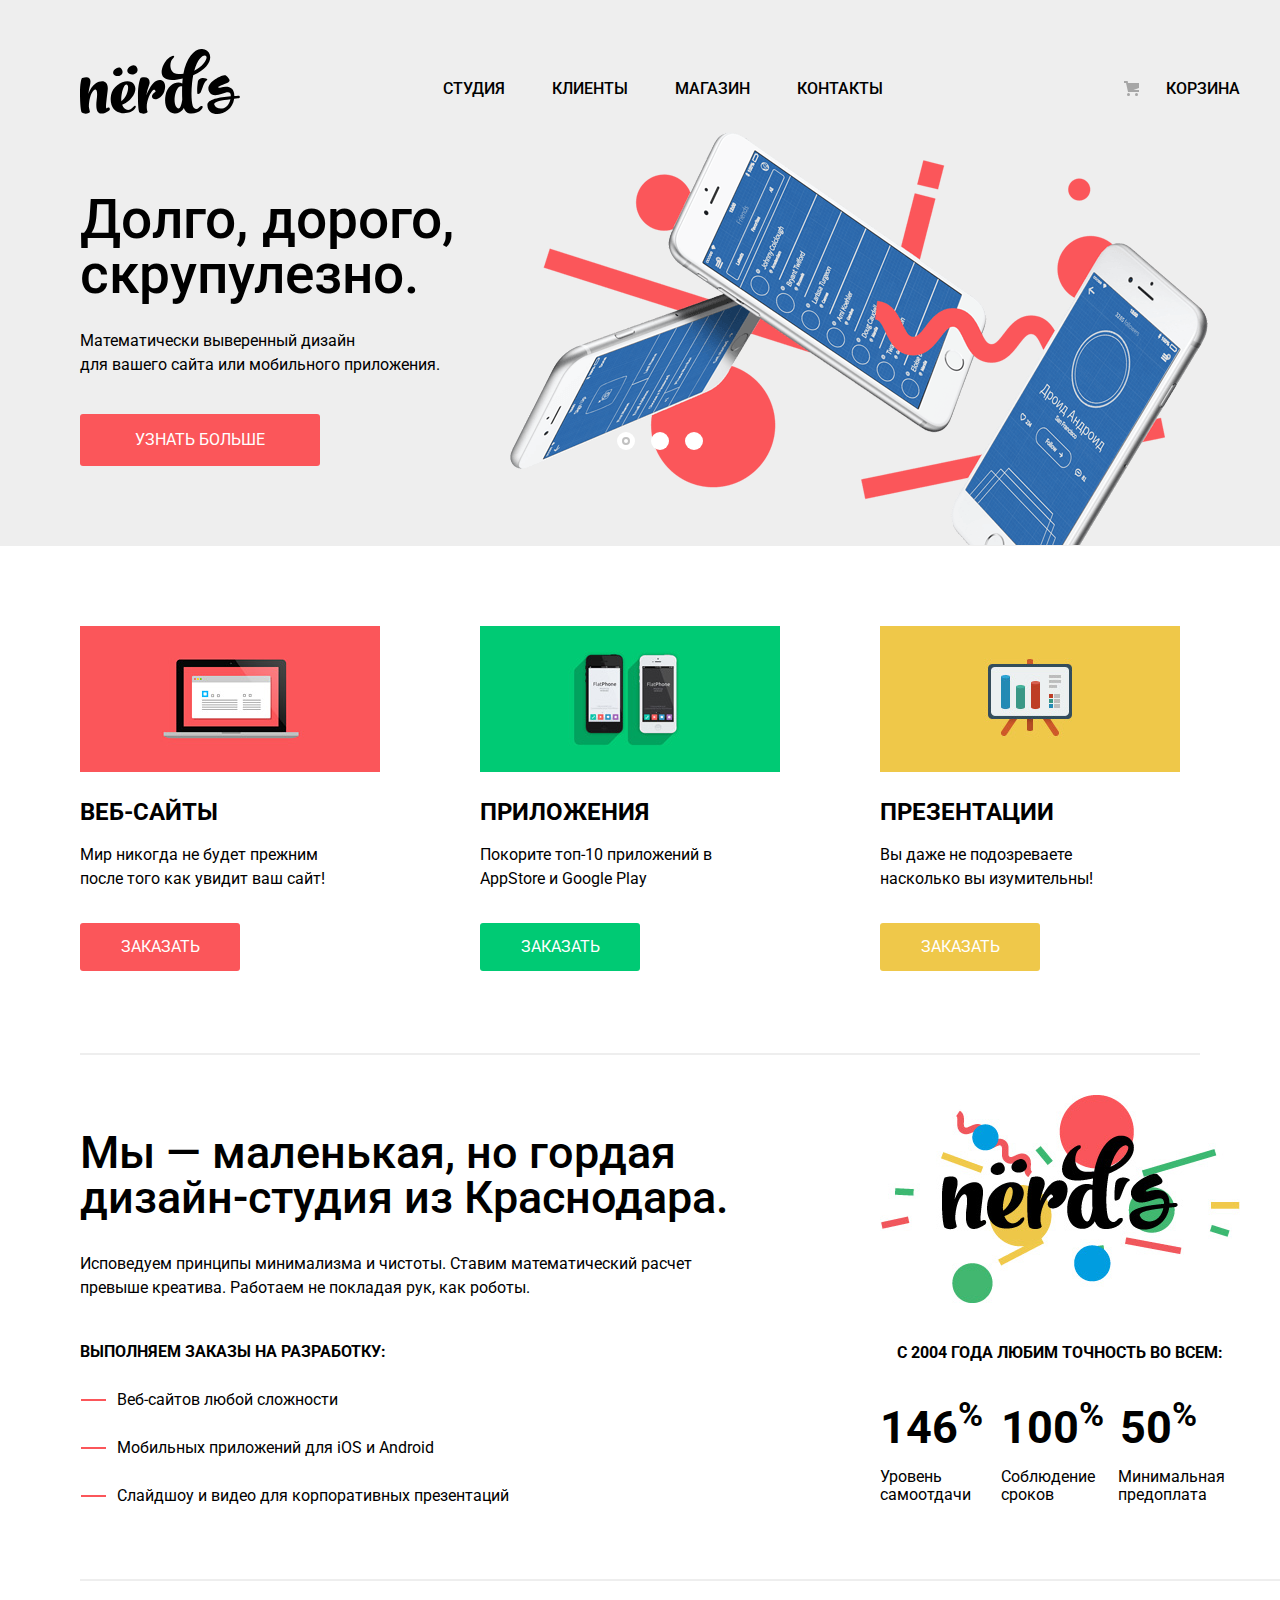
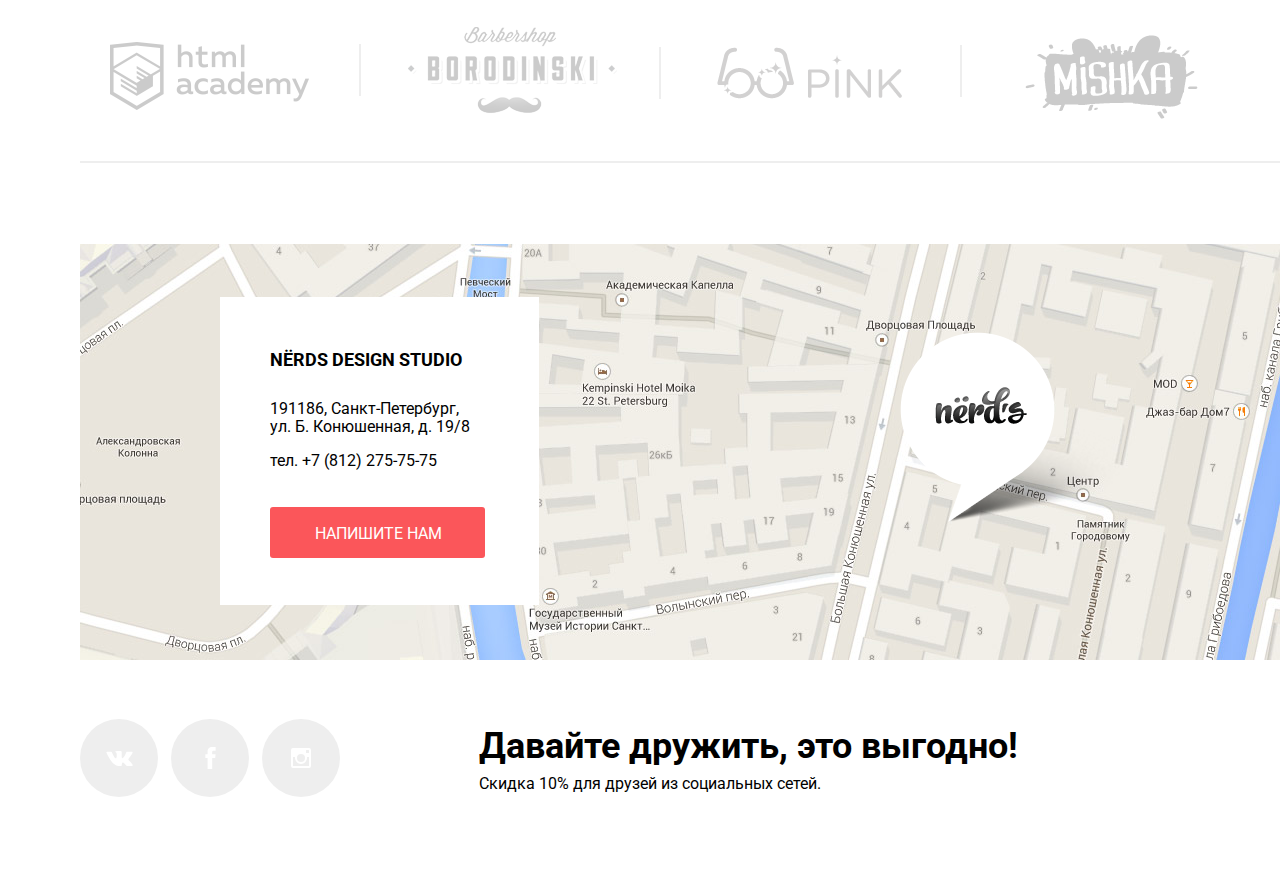
==== commit c13d1cb3: "ширина исправил" ====
--- a/index.html
+++ b/index.html
@@ -8,6 +8,7 @@
 		<link rel="stylesheet" href="css/style.css">
 	</head>
 	<body>
+		
 		<header class="main-header">
 			<div class="container">
 				<nav class="main-navigation">
@@ -54,6 +55,7 @@
 				</section>
 			</div>
 		</header>
+	
 	  
 		<main class="container">
 			<section class="products">
@@ -134,7 +136,7 @@
 			</section>
 
 			<section class="map">
-				<img src="img/map.jpg" width="1440" height="416" alt="Дизайн-студия Нёрдс, 191186, Санкт-Петербург, ул. Б. Конюшенная, д. 19/8">
+				<!--<img src="img/map.jpg" width="1440" height="416" alt="Дизайн-студия Нёрдс, 191186, Санкт-Петербург, ул. Б. Конюшенная, д. 19/8"> -->
 				<section class="contacts">
 					<div class="contacts-container">
 						<h3>Nёrds design studio</h3>
@@ -172,7 +174,7 @@
 							</path>
 						</svg></a></li>
 				</ul>
-				<div class="discont">
+				<div class="discount">
 					<p>Давайте дружить, это выгодно!</p>
 					<p>Скидка 10% для друзей из социальных сетей.</p>
 				</div>
--- a/css/style.css
+++ b/css/style.css
@@ -1,11 +1,11 @@
 body {
+	max-width: 100%;
 	margin: 0;
 	padding: 0;
 	font-family: "Roboto", Arial, sans-serif;
 	font-size: 16px;
 	line-height: 24px;
 	font-weight: 400;
-	min-width: 1200px;
 	color: #000000;
 }
 .visually-hidden:not(:focus):not(:active),
@@ -37,10 +37,10 @@
 .main-header {
 	background-color: #eeeeee;
 	min-height: 545px;
+	margin: 0 auto;
 	margin-bottom: 80px;
-	width: 100%;
-
-}
+}
+	
 .main-header-logo {
 	margin: 0;
 	padding: 0;
@@ -517,6 +517,7 @@
 	display: -webkit-box;
 	display: -ms-flexbox;
 	display: flex;
+	flex-wrap: wrap;
 	margin: 0;
 	padding: 0;
 	-webkit-box-pack: justify;
@@ -575,10 +576,15 @@
 	opacity: 0.1;
 }
 .map {
-	width: 1440px;
+	min-width: 1200px;
 	min-height: 416px;
+	width: 100%;
+	height: 100%;
 	position: relative;
-	right: 140px;
+	margin: 0 auto;
+	background-image: url("../img/map.jpg");
+	background-repeat: no-repeat;
+	background-position: 50% 50%;
 }
 .map::before {
 	content: ""; 
@@ -587,7 +593,7 @@
 	height: 190px;
 	background-image: url("../img/map-marker.png");
 	background-repeat: no-repeat;
-	background-position: 50% 50%;
+	background-position: ;
 	z-index: 2;
 	top: 88px;
 	left: 820px;
@@ -621,6 +627,9 @@
 	background-color: #fb565a;
 	padding: 18px 43px 15px 45px;
 	margin-top: 21px;
+}
+.contacts-container .write-us-button:active {
+	box-shadow: 0 3px rgba(0, 0, 0, 0.1) inset;
 }
 .main-footer {
 	margin: 0;
@@ -678,15 +687,15 @@
 .social-button:focus path {
 	fill: #e37376;
 }
-.discont {
+.discount {
 	width: 545px;
 }
-.discont p:first-child {
+.discount p:first-child {
 	font-size: 36px;
 	line-height: 36px;
 	font-weight: 700;
 }
-.discont p:last-child {
+.discount p:last-child {
 	line-height: 18px;
 	margin-top: -25px;
 }
@@ -1016,7 +1025,7 @@
 	opacity: 1;
 }
 .catalog-item-hover {
-	display: none;
+	display: block;
 	position: absolute;
 	width: 360px;
 	height: 231px;
@@ -1043,7 +1052,12 @@
 }
 .catalog-item-hover p {
 	line-height: 18px;
+	padding: 0 65px;
 	margin-bottom: 42px;
+	color: #666666;
+}
+.catalog-item-hover .description-item {
+	padding: 0 79px;
 }
 .catalog-item-hover .button-catalog-item {
 	background-color: #fb565a;
@@ -1055,6 +1069,7 @@
 }
 .catalog-item-hover .button-catalog-item:focus {
 	background-color: #d7373b;
+	box-shadow: 0 3px rgba(0, 0, 0, 0.1) inset;
 }
 .pagination-list {
 	list-style: none;
@@ -1222,9 +1237,9 @@
 .modal-write-us textarea,
 .modal-write-us textarea:hover {
 	line-height: 18px;
-	color: #444444;
-	opacity: 0.3;
-	border: 2px solid #d7dcde;
+	color: #d7dbdd;
+	border: 2px solid #d7dbdd;
+	border-radius: 2px;
 	font-size: 16px; 
 }
 .modal-write-us input:focus,
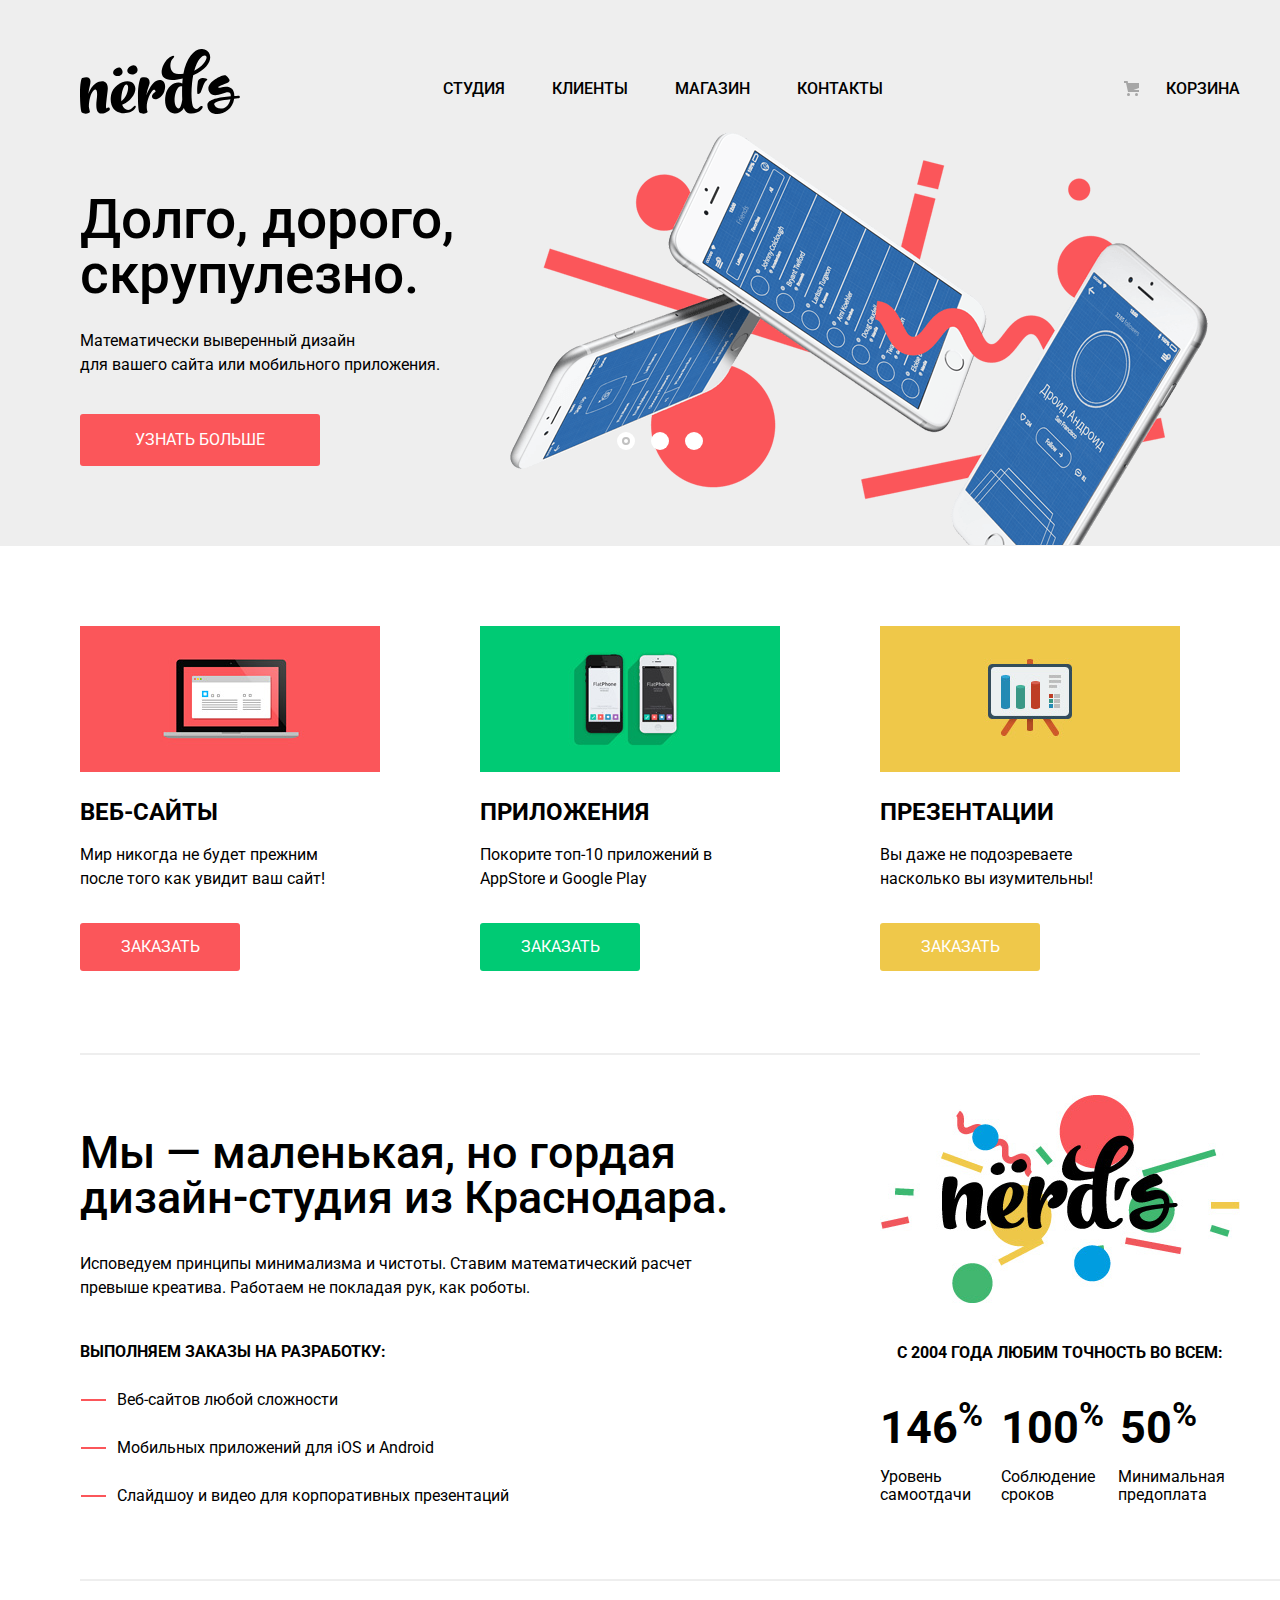
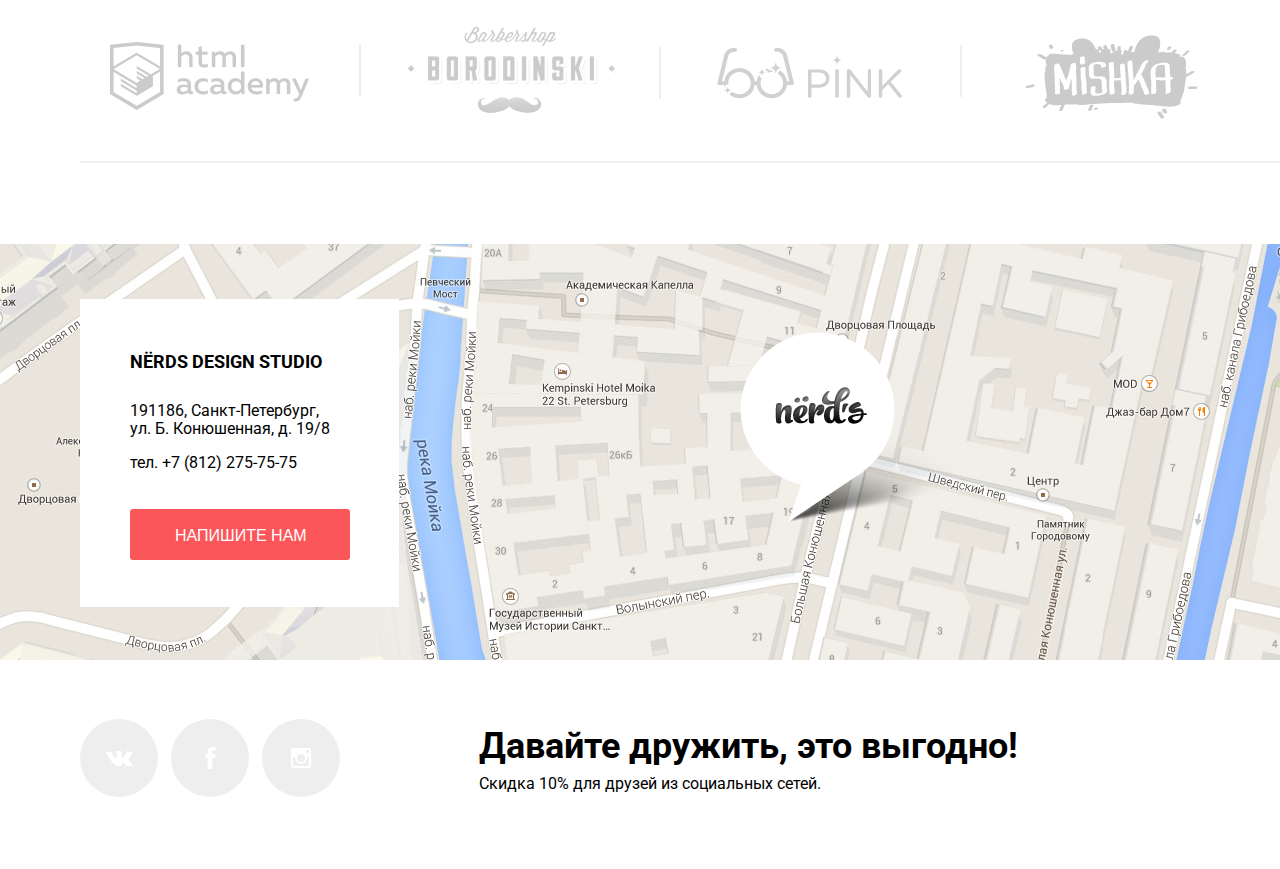
==== commit 30cd5453: "Финальная проверка - 2" ====
--- a/index.html
+++ b/index.html
@@ -57,8 +57,9 @@
 		</header>
 	
 	  
-		<main class="container">
-			<section class="products">
+		<main>
+			<div class="container">
+				<section class="products">
 				<h2 class="visually-hidden">Продукты дизайн-студии Нёрдс</h2>
 				<ul class="product-list">
 					<li class="web-sites">
@@ -134,11 +135,12 @@
 					</li>
 				</ul>
 			</section>
+			</div>
 
 			<section class="map">
-				<!--<img src="img/map.jpg" width="1440" height="416" alt="Дизайн-студия Нёрдс, 191186, Санкт-Петербург, ул. Б. Конюшенная, д. 19/8"> -->
+				<div class="container container-contacts">
 				<section class="contacts">
-					<div class="contacts-container">
+					<div class="contacts-wrapper">
 						<h3>Nёrds design studio</h3>
 						<p>
 							191186, Санкт-Петербург,<br>
@@ -147,13 +149,12 @@
 						<p>
 							тел. +7 (812) 275-75-75
 						</p>
-						<a class="button write-us-button"  href="#">Напишите нам</a>
+						<button class="button write-us-button" type="submit">Напишите нам</button>
 					</div>
-
-				</section>
+				</section>
+			</div>
 			</section>
 		</main>
-
 
 		<footer class="main-footer">
 			<div class="container">
--- a/css/style.css
+++ b/css/style.css
@@ -7,6 +7,7 @@
 	line-height: 24px;
 	font-weight: 400;
 	color: #000000;
+
 }
 .visually-hidden:not(:focus):not(:active),
 input[type="checkbox"].visually-hidden,
@@ -580,13 +581,12 @@
 	min-height: 416px;
 	width: 100%;
 	height: 100%;
-	position: relative;
 	margin: 0 auto;
 	background-image: url("../img/map.jpg");
 	background-repeat: no-repeat;
 	background-position: 50% 50%;
 }
-.map::before {
+.container-contacts::before {
 	content: ""; 
 	position: absolute;
 	width: 231px;
@@ -596,22 +596,24 @@
 	background-position: ;
 	z-index: 2;
 	top: 88px;
-	left: 820px;
+	left: 680px;
+}
+.container-contacts {
+  position: relative;
 }
 .contacts {
 	width: 319px;
 	min-height: 308px;
-	position: absolute;
 	background-color: #ffffff;
-	top:53px;
-	left:140px;
+  position: absolute;
+  top: 55px;
 	-webkit-box-sizing: border-box;
 		box-sizing: border-box;
 }
-.contacts-container{
+.contacts-wrapper {
 	margin-left: 50px;
 }
-.contacts-container h3 {
+.contacts-wrapper h3 {
 	font-size: 18px;
 	line-height: 30px;
 	font-weight: 700;
@@ -619,16 +621,16 @@
 	padding-top: 30px;
 	margin-bottom: 25px;
 }
-.contacts-container p {
+.contacts-wrapper p {
 	line-height: 18px;
 }
-.contacts-container .write-us-button {
+.contacts-wrapper .write-us-button {
 	display: inline-block;
 	background-color: #fb565a;
 	padding: 18px 43px 15px 45px;
 	margin-top: 21px;
 }
-.contacts-container .write-us-button:active {
+.contacts-wrapper .write-us-button:active {
 	box-shadow: 0 3px rgba(0, 0, 0, 0.1) inset;
 }
 .main-footer {
@@ -1025,7 +1027,7 @@
 	opacity: 1;
 }
 .catalog-item-hover {
-	display: block;
+	display: none;
 	position: absolute;
 	width: 360px;
 	height: 231px;
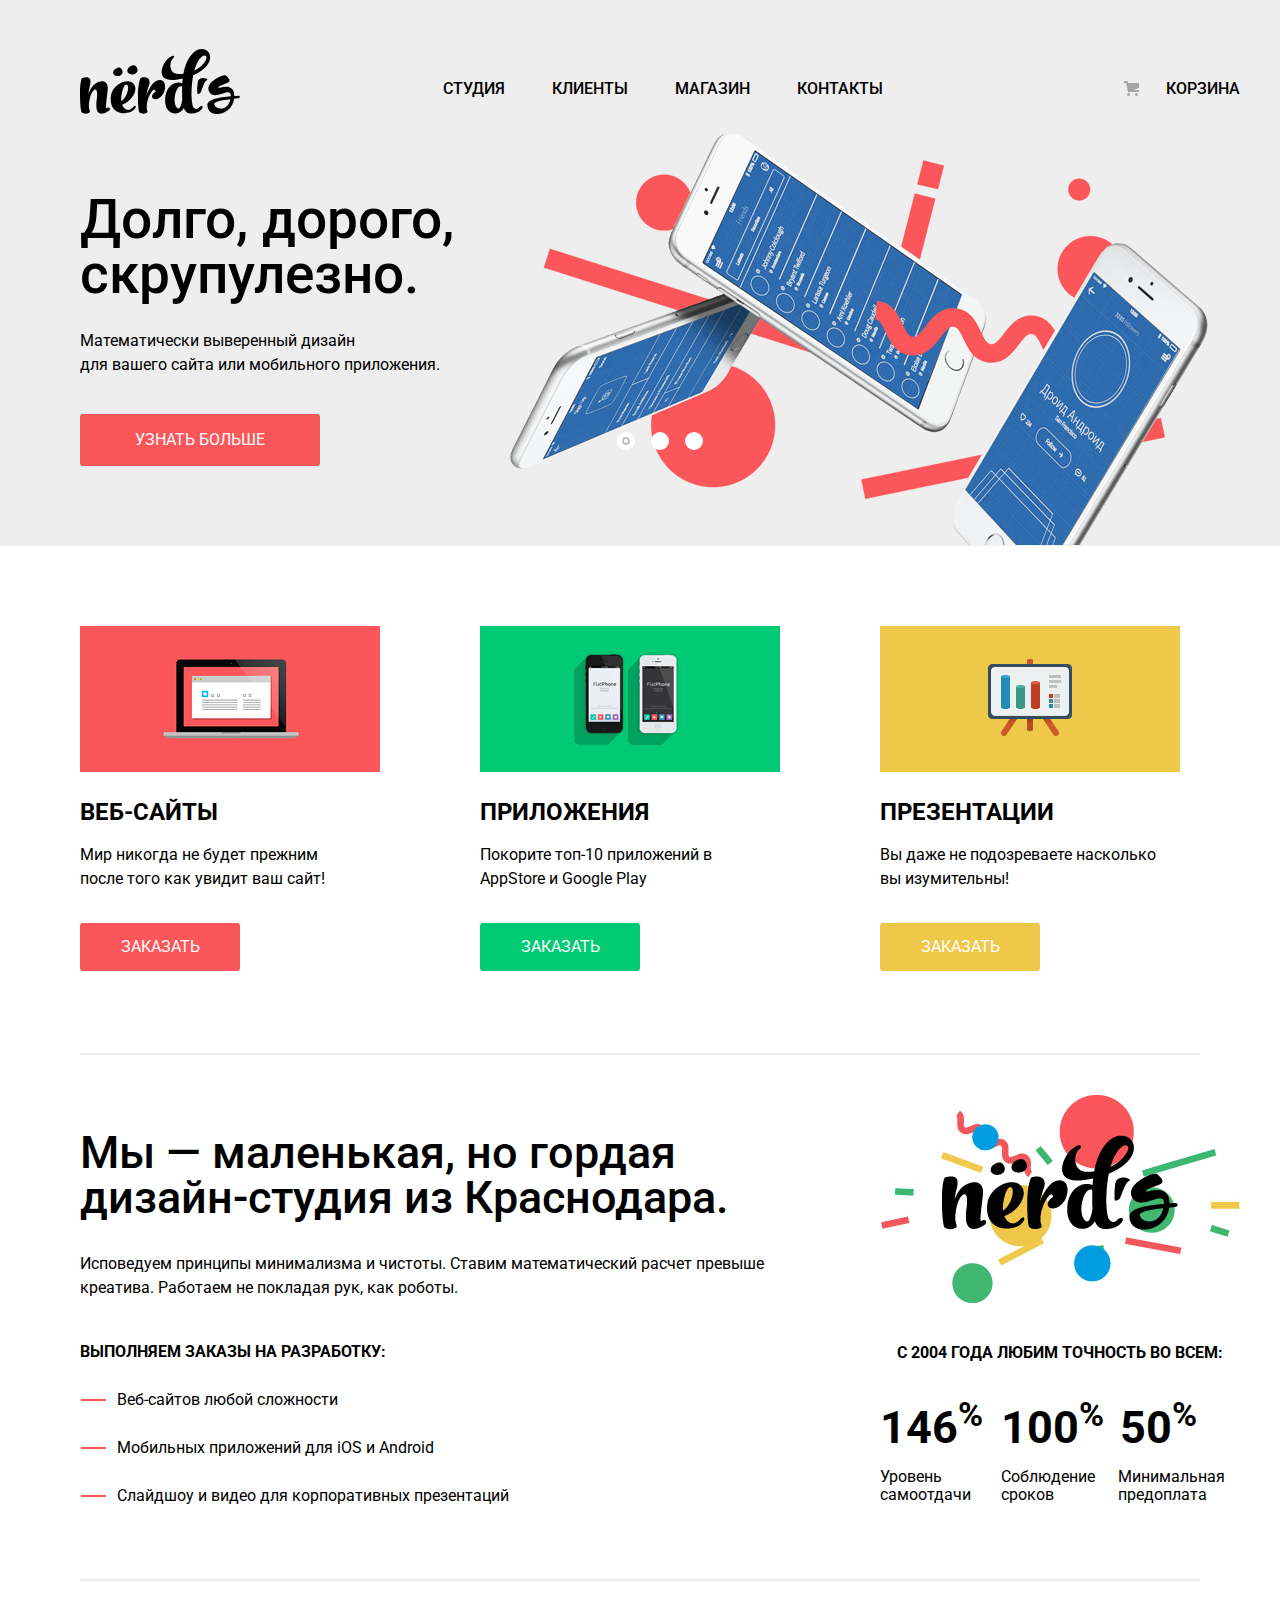
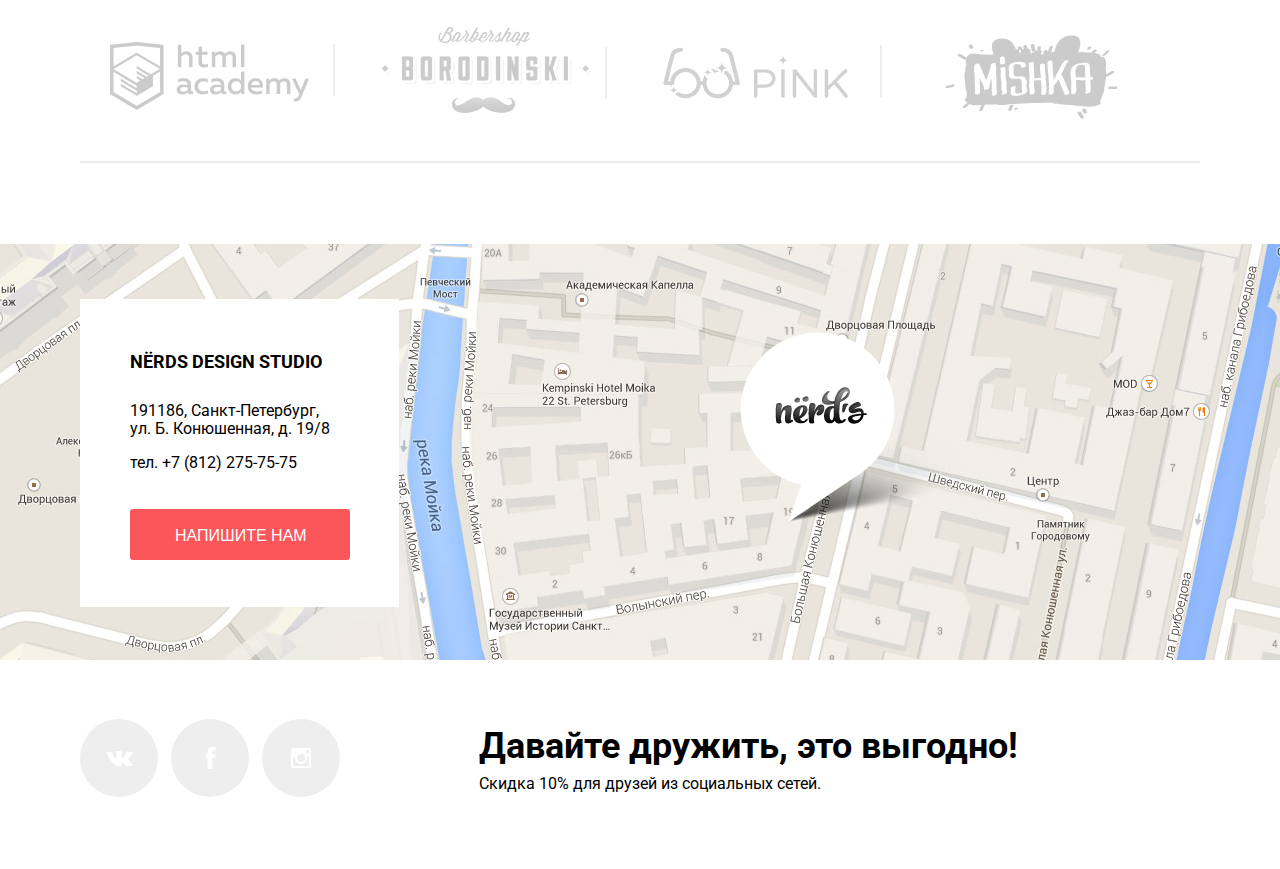
==== commit e1d8b778: "Исправил ширину у partners" ====
--- a/index.html
+++ b/index.html
@@ -7,8 +7,8 @@
 		<link rel="stylesheet" href="css/normalize.css">
 		<link rel="stylesheet" href="css/style.css">
 	</head>
+	
 	<body>
-		
 		<header class="main-header">
 			<div class="container">
 				<nav class="main-navigation">
@@ -60,99 +60,99 @@
 		<main>
 			<div class="container">
 				<section class="products">
-				<h2 class="visually-hidden">Продукты дизайн-студии Нёрдс</h2>
-				<ul class="product-list">
-					<li class="web-sites">
-						<img src="img/illustration-1.png" width="300" height="146" alt="Изображение Веб-сайты">
-						<h3>Веб-сайты</h3>
-						<p>Мир никогда не будет прежним после того как увидит ваш сайт!</p>
-						<a class="button button-products" href="web-sites.html">Заказать</a>
-					</li>
-					<li class="applications">
-						<img src="img/illustration-2.png" width="300" height="146" alt="Изображение Приложения">
-						<h3>Приложения</h3>
-						<p>Покорите топ-10 приложений в AppStore и Google Play</p>
-						<a class="button button-products" href="applications.html">Заказать</a>
-					</li>
-					<li class="presentations">
-						<img src="img/illustration-3.png" width="300" height="146" alt="Изображение Презентации">
-						<h3>Презентации</h3>
-						<p>Вы даже не подозреваете насколько вы изумительны!</p>
-						<a class="button button-products" href="presentations.html">Заказать</a>
-					</li>
-				</ul>
-			</section>
-
-			<div class="index-columns">
-				<section class="about-us">
-					<p>Мы &#8212; маленькая, но гордая дизайн-студия из Краснодара.</p>
-					<p>Исповедуем принципы минимализма и чистоты. Ставим математический расчет превыше креатива. Работаем не покладая рук, как роботы.</p>
-					<h3>Выполняем заказы на разработку:</h3>
-					<ul class="about-us-products">
-						<li>Веб-сайтов любой сложности</li>
-						<li>Мобильных приложений для iOS и Android</li>
-						<li>Слайдшоу и видео для корпоративных презентаций</li>
+					<h2 class="visually-hidden">Продукты дизайн-студии Нёрдс</h2>
+					<ul class="product-list">
+						<li class="web-sites">
+							<img src="img/illustration-1.png" width="300" height="146" alt="Изображение Веб-сайты">
+							<h3>Веб-сайты</h3>
+							<p>Мир никогда не будет прежним после того как увидит ваш сайт!</p>
+							<a class="button button-products" href="web-sites.html">Заказать</a>
+						</li>
+						<li class="applications">
+							<img src="img/illustration-2.png" width="300" height="146" alt="Изображение Приложения">
+							<h3>Приложения</h3>
+							<p>Покорите топ-10 приложений в AppStore и Google Play</p>
+							<a class="button button-products" href="applications.html">Заказать</a>
+						</li>
+						<li class="presentations">
+							<img src="img/illustration-3.png" width="300" height="146" alt="Изображение Презентации">
+							<h3>Презентации</h3>
+							<p>Вы даже не подозреваете насколько вы изумительны!</p>
+							<a class="button button-products" href="presentations.html">Заказать</a>
+						</li>
 					</ul>
 				</section>
 
-				<section class="exactness">
-					<img src="img/nerds-illustration.png" width="360" height="208" alt="Логотип дизайн-студии Нёрдс">
-					<p>С 2004 года любим точность во всем:</p>
-						<ul class="numbers-about-us">
-							<li>146<sup>%</sup></li>
-							<li>100<sup>%</sup></li>
-							<li>50<sup>%</sup></li>
+				<div class="index-columns">
+					<section class="about-us">
+						<p>Мы &#8212; маленькая, но гордая дизайн-студия из Краснодара.</p>
+						<p>Исповедуем принципы минимализма и чистоты. Ставим математический расчет превыше креатива. Работаем не покладая рук, как роботы.</p>
+						<h3>Выполняем заказы на разработку:</h3>
+						<ul class="about-us-products">
+							<li>Веб-сайтов любой сложности</li>
+							<li>Мобильных приложений для iOS и Android</li>
+							<li>Слайдшоу и видео для корпоративных презентаций</li>
 						</ul>
-						<ul class="numbers-item">
-							<li>Уровень самоотдачи</li>
-							<li>Соблюдение сроков</li>
-							<li>Минимальная предоплата</li>
-						</ul>
+					</section>
+
+					<section class="exactness">
+						<img src="img/nerds-illustration.png" width="360" height="208" alt="Логотип дизайн-студии Нёрдс">
+						<p>С 2004 года любим точность во всем:</p>
+							<ul class="numbers-about-us">
+								<li>146<sup>%</sup></li>
+								<li>100<sup>%</sup></li>
+								<li>50<sup>%</sup></li>
+							</ul>
+							<ul class="numbers-item">
+								<li>Уровень самоотдачи</li>
+								<li>Соблюдение сроков</li>
+								<li>Минимальная предоплата</li>
+							</ul>
+					</section>
+				</div>
+
+				<section class="partners">
+					<ul class="partners-logo">
+						<li>
+							<a href="https://htmlacademy.ru/intensive/htmlcss">
+								<img src="img/logo-1.png" width="199" height="68" alt="htmlacademy">
+							</a>
+						</li>
+						<li>
+							<a href="#">
+								<img src="img/logo-2.png" width="209" height="90" alt="borodinski">
+							</a>
+						</li>
+						<li>
+							<a href="#">
+								<img src="img/logo-3.png" width="185" height="52" alt="pink">
+							</a>
+						</li>
+						<li>
+							<a href="#">
+								<img src="img/logo-4.png" width="173" height="84" alt="mishka">
+							</a>
+						</li>
+					</ul>
 				</section>
-			</div>
-
-			<section class="partners">
-				<ul class="partners-logo">
-					<li>
-						<a href="https://htmlacademy.ru/intensive/htmlcss">
-							<img src="img/logo-1.png" width="199" height="68" alt="htmlacademy">
-						</a>
-					</li>
-					<li>
-						<a href="#">
-							<img src="img/logo-2.png" width="209" height="90" alt="borodinski">
-						</a>
-					</li>
-					<li>
-						<a href="#">
-							<img src="img/logo-3.png" width="185" height="52" alt="pink">
-						</a>
-					</li>
-					<li>
-						<a href="#">
-							<img src="img/logo-4.png" width="173" height="84" alt="mishka">
-						</a>
-					</li>
-				</ul>
-			</section>
 			</div>
 
 			<section class="map">
 				<div class="container container-contacts">
-				<section class="contacts">
-					<div class="contacts-wrapper">
-						<h3>Nёrds design studio</h3>
-						<p>
-							191186, Санкт-Петербург,<br>
-							ул. Б. Конюшенная, д. 19/8
-						</p>
-						<p>
-							тел. +7 (812) 275-75-75
-						</p>
-						<button class="button write-us-button" type="submit">Напишите нам</button>
-					</div>
-				</section>
-			</div>
+					<section class="contacts">
+						<div class="contacts-wrapper">
+							<h3>Nёrds design studio</h3>
+							<p>
+								191186, Санкт-Петербург,<br>
+								ул. Б. Конюшенная, д. 19/8
+							</p>
+							<p>
+								тел. +7 (812) 275-75-75
+							</p>
+							<button class="button write-us-button" type="submit">Напишите нам</button>
+						</div>
+					</section>
+				</div>
 			</section>
 		</main>
 
@@ -182,26 +182,26 @@
 			</div>
 		</footer>
 
-			<section class="modal modal-write-us">
-				<div class="modal-wrapper">
-					<h2>Напишите нам:</h2>
-					<form class="write-us-form" action="#" method="post">
-						<p class="write-us-item">
-							<label for="write-us-name">Ваше имя:</label>
-							<input id="write-us-name" type="text" name="name" placeholder="Представтесь, пожалуйста">
-						</p>
-						<p class="write-us-item">
-							<label for="write-us-mail">Ваш e-mail:</label>
-							<input id="write-us-mail" type="email" name="email" placeholder="Для отправки ответа">
-						</p>
-						<p>
-							<label for="text-of-letter">Текст письма:</label>
-							<textarea id="text-of-letter" name="letter" rows="5" cols="20" placeholder="В свободной форме"></textarea>
-						</p>
-						<button class="button button-write-us" type="submit">Отправить</button>
-					</form>
-					<button class="modal-close" type="button">Закрыть</button>
-				</div>
-			</section>
+		<section class="modal modal-write-us">
+			<div class="modal-wrapper">
+				<h2>Напишите нам:</h2>
+				<form class="write-us-form" action="#" method="post">
+					<p class="write-us-item">
+						<label for="write-us-name">Ваше имя:</label>
+						<input id="write-us-name" type="text" name="name" placeholder="Представтесь, пожалуйста">
+					</p>
+					<p class="write-us-item">
+						<label for="write-us-mail">Ваш e-mail:</label>
+						<input id="write-us-mail" type="email" name="email" placeholder="Для отправки ответа">
+					</p>
+					<p>
+						<label for="text-of-letter">Текст письма:</label>
+						<textarea id="text-of-letter" name="letter" rows="5" cols="20" placeholder="В свободной форме"></textarea>
+					</p>
+					<button class="button button-write-us" type="submit">Отправить</button>
+				</form>
+				<button class="modal-close" type="button">Закрыть</button>
+			</div>
+		</section>
 	</body>
 </html>
--- a/css/style.css
+++ b/css/style.css
@@ -1,5 +1,5 @@
 body {
-	max-width: 100%;
+	min-width: 1200px;
 	margin: 0;
 	padding: 0;
 	font-family: "Roboto", Arial, sans-serif;
@@ -35,13 +35,12 @@
 a {
 	text-decoration: none;
 }
-.main-header {
-	background-color: #eeeeee;
-	min-height: 545px;
-	margin: 0 auto;
-	margin-bottom: 80px;
-}
-	
+.main-header{
+  background-color: #eeeeee;
+  min-height: 545px;
+  margin: 0 auto;
+  margin-bottom: 80px;
+}
 .main-header-logo {
 	margin: 0;
 	padding: 0;
@@ -57,8 +56,9 @@
 		box-sizing: border-box;
 	width: 1160px;
 	margin: 0 auto;
-	padding: 0 20px;
-}
+    padding: 0 20px;
+}
+
 .main-navigation {
 	display: -webkit-box;
 	display: -ms-flexbox;
@@ -335,7 +335,7 @@
 }
 .product-list p {
 	margin-bottom: 32px;
-	width:245px;
+	width: 278px;
 }
 .product-list .button-products {
 	display: block;
@@ -399,10 +399,10 @@
 	width: 1160px;
 }
 .about-us {
-	width: 710px;
+	width: 685px;
 	min-height: 400px;
 	margin: 0;
-	margin-right: 139px;
+	margin-right: auto;
 	padding-top: 40px; 
 }
 .about-us-products {
@@ -494,9 +494,9 @@
 	margin-right: 23px;
 }
 .partners {
-	width: 1200px;
 	position: relative;
 	margin-bottom: 17px;
+	max-width: 100%;
 }
 .partners::before,
 .partners::after {
@@ -577,7 +577,6 @@
 	opacity: 0.1;
 }
 .map {
-	min-width: 1200px;
 	min-height: 416px;
 	width: 100%;
 	height: 100%;
@@ -688,9 +687,6 @@
 }
 .social-button:focus path {
 	fill: #e37376;
-}
-.discount {
-	width: 545px;
 }
 .discount p:first-child {
 	font-size: 36px;
@@ -1136,6 +1132,7 @@
 	min-height: 590px;
 	top: 10px;
 	left: 50%; 
+    z-index: 101;
 	margin-left: -435px;
 	background-color: #ffffff;
 	-webkit-box-shadow: 0 10px 15px 5px rgba(0, 0, 0, 0.5);
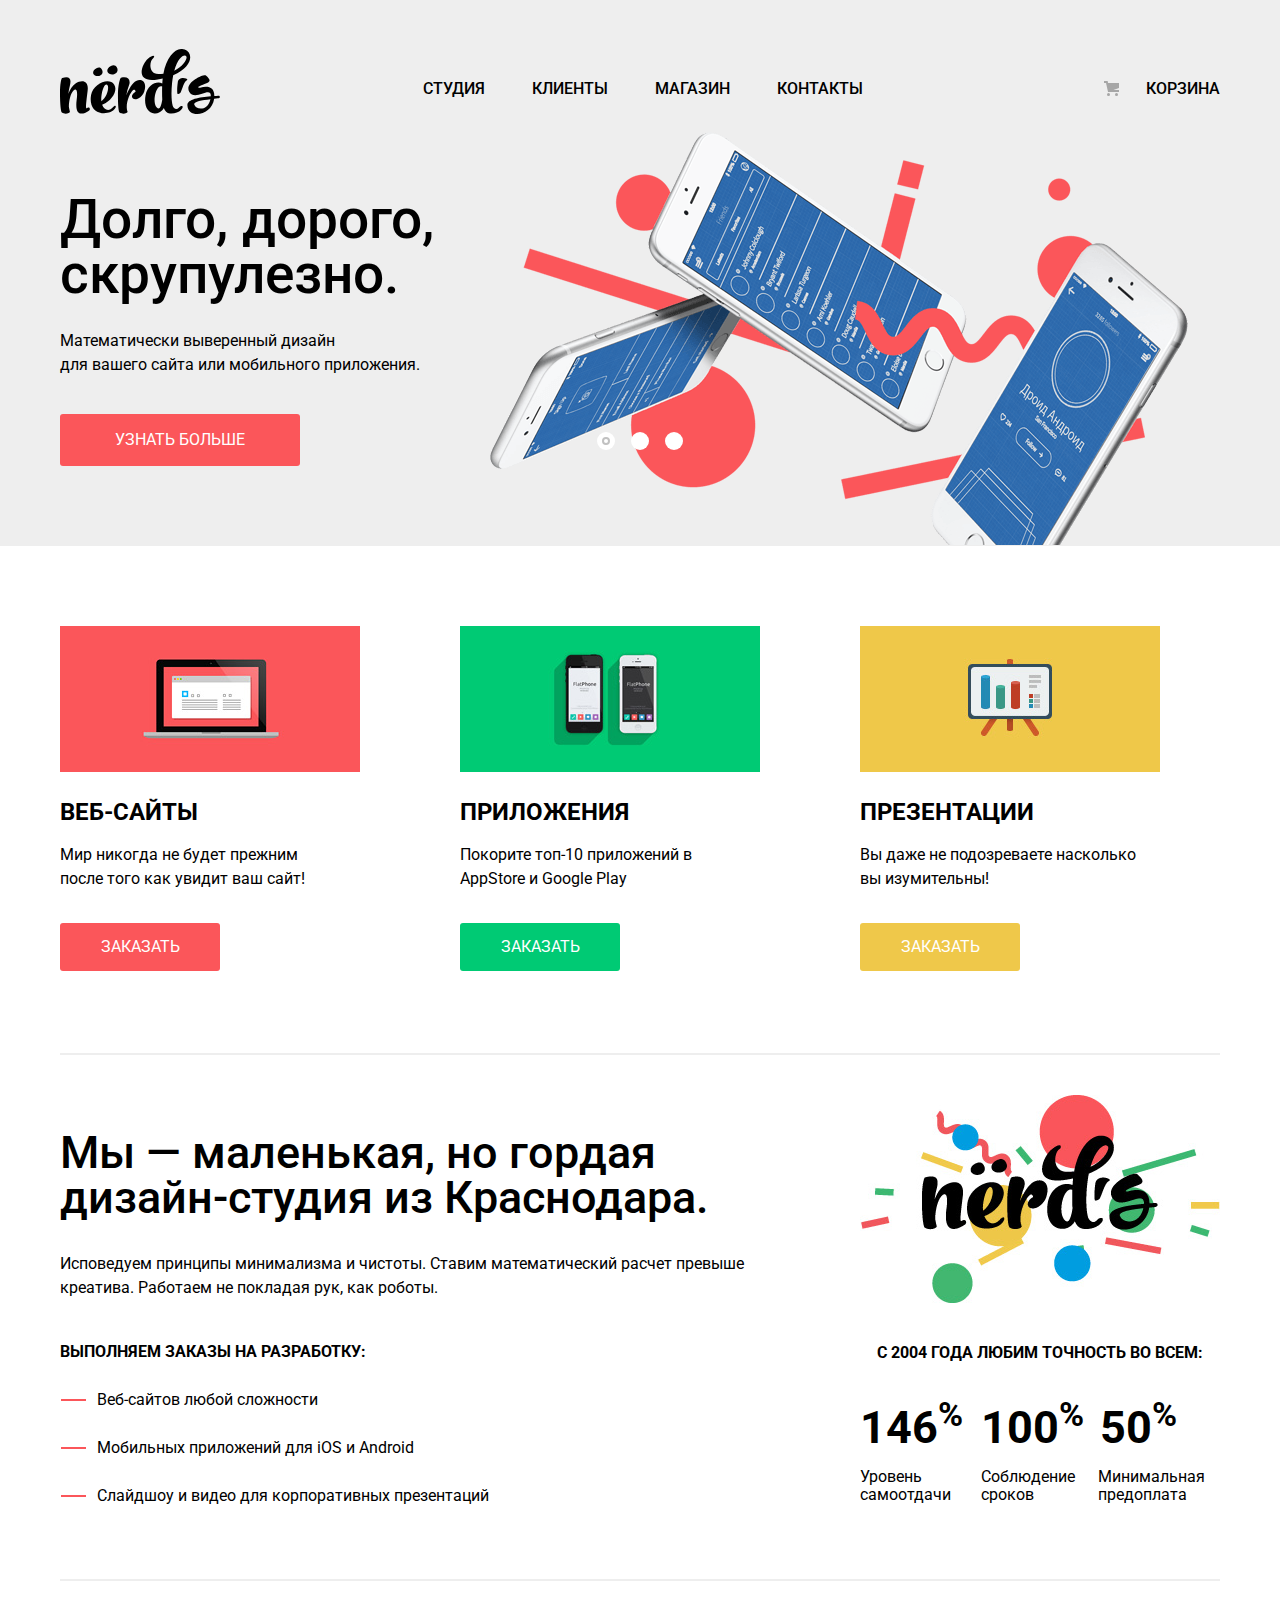
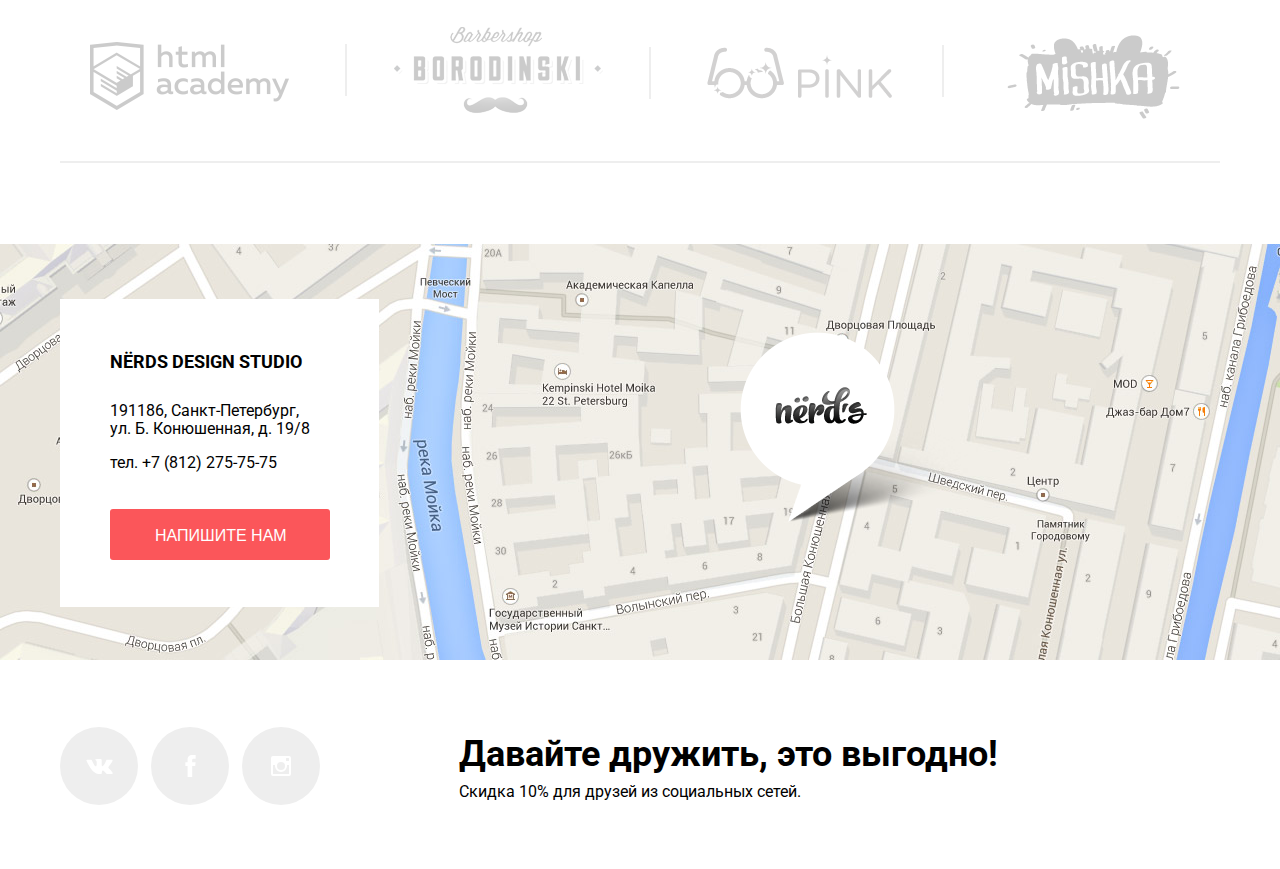
==== commit c590e5f1: "финальная проверка - 3" ====
--- a/index.html
+++ b/index.html
@@ -136,7 +136,7 @@
 					</ul>
 				</section>
 			</div>
-
+        
 			<section class="map">
 				<div class="container container-contacts">
 					<section class="contacts">
--- a/css/style.css
+++ b/css/style.css
@@ -35,11 +35,11 @@
 a {
 	text-decoration: none;
 }
-.main-header{
-  background-color: #eeeeee;
-  min-height: 545px;
-  margin: 0 auto;
-  margin-bottom: 80px;
+.main-header {
+	background-color: #eeeeee;
+	min-height: 545px;
+	margin: 0 auto;
+	margin-bottom: 80px;
 }
 .main-header-logo {
 	margin: 0;
@@ -52,11 +52,9 @@
 	opacity: 0.3;
 }
 .container {
-	-webkit-box-sizing: border-box;
-		box-sizing: border-box;
 	width: 1160px;
 	margin: 0 auto;
-    padding: 0 20px;
+	padding: 0 20px;
 }
 
 .main-navigation {
@@ -65,8 +63,8 @@
 	display: flex;
 	-webkit-box-pack: justify;
 	-ms-flex-pack: justify;
- 		justify-content: space-between;
- 	width: 1160px;
+		justify-content: space-between;
+	width: 1160px;
 	padding-top: 49px;
 	font-weight: 500;
 	line-height: 30px;
@@ -82,10 +80,10 @@
 		flex-wrap: wrap;
 	-webkit-box-pack: justify;
 	-ms-flex-pack: justify;
- 		justify-content: space-between;
+		justify-content: space-between;
 	-webkit-box-align: center;
 	-ms-flex-align: center;
- 		align-items: center;
+		align-items: center;
 	list-style: none;
 	width: 440px;
 	margin: 0;
@@ -496,7 +494,7 @@
 .partners {
 	position: relative;
 	margin-bottom: 17px;
-	max-width: 100%;
+	width: 1160px;
 }
 .partners::before,
 .partners::after {
@@ -527,7 +525,6 @@
 }
 .partners-logo li {
 	position: relative;
-	width: 260px;
 	min-height: 180px;
 }
 
@@ -538,14 +535,16 @@
 
 .partners-logo li:nth-child(2) {
 	margin-top: -15px;
-	margin-right: 0px;
+	margin-right: 20px;
 }
 .partners-logo li:nth-child(3) {
 	margin-top: 5px;
+    margin-left: -30px;
+
 }
 .partners-logo li:nth-child(4) {
 	margin-top: -7px;
-	margin-right: -5px;
+	margin-right: 40px;
 }
 .partners-logo li::after {
 	content: "";
@@ -595,7 +594,7 @@
 	background-position: ;
 	z-index: 2;
 	top: 88px;
-	left: 680px;
+	left: 700px;
 }
 .container-contacts {
   position: relative;
@@ -625,6 +624,7 @@
 }
 .contacts-wrapper .write-us-button {
 	display: inline-block;
+	vertical-align: top;
 	background-color: #fb565a;
 	padding: 18px 43px 15px 45px;
 	margin-top: 21px;
@@ -634,8 +634,8 @@
 }
 .main-footer {
 	margin: 0;
-	min-height: 177px;
-	padding-top: 32px;
+	min-height: 169px;
+	padding-top: 40px;
 }
 .main-footer .container {
 	display: -webkit-box;
@@ -704,7 +704,6 @@
 	border: none;
 	padding: 0;
 	margin: 0;
-  
 }
 .filters legend {
 	font-size: 18px;
